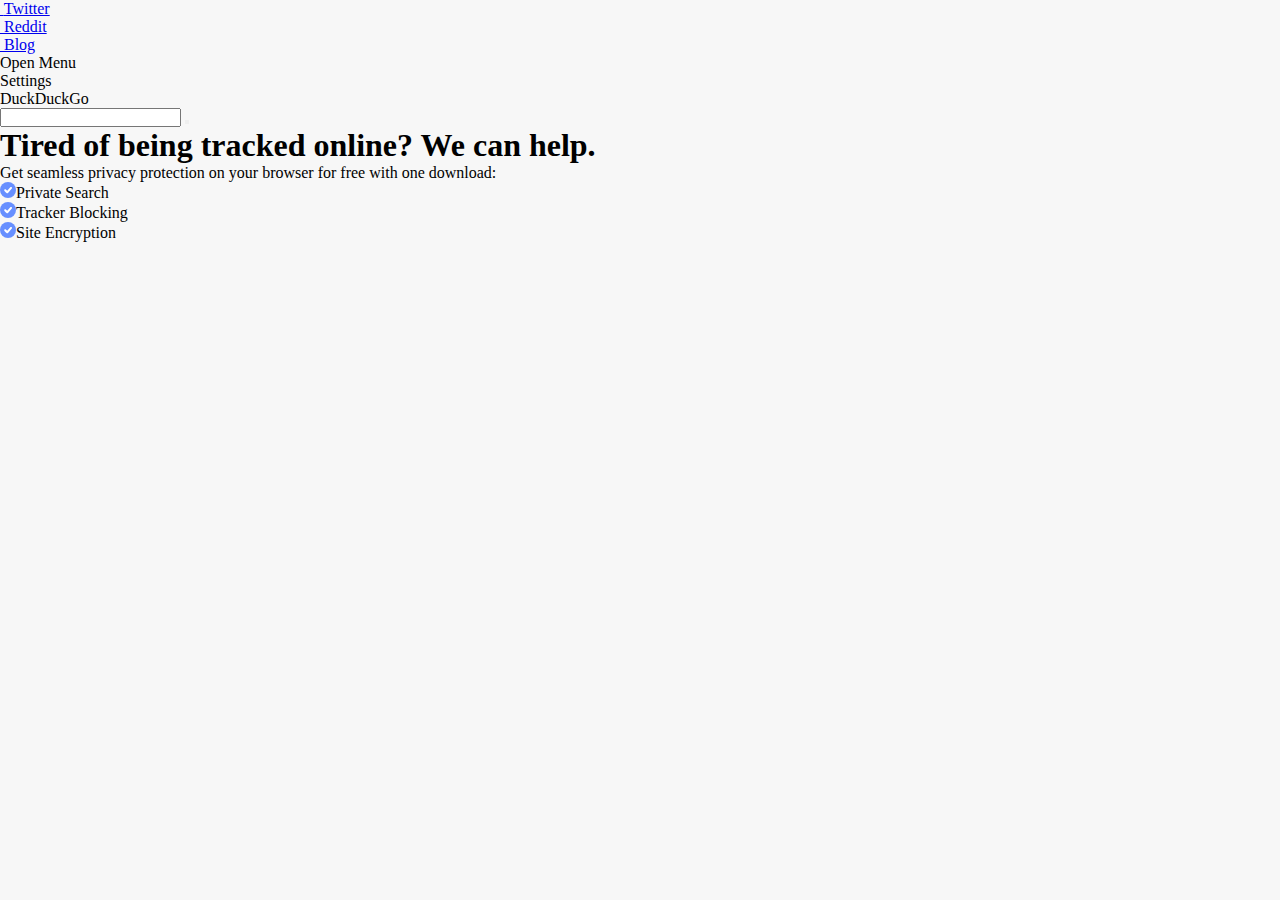
==== public/index.html @ e21723b8 "add scss files" ====
<!DOCTYPE html>
<html lang="en">
  <head>
    <meta charset="UTF-8" />
    <meta name="viewport" content="width=device-width, initial-scale=1.0" />
    <link rel="stylesheet" href="/public/css/style.css" />
    <title>Duck</title>
  </head>
  <body>
    <header>
      <!-- Navbar -->
      <nav class="nav">
        <div class="nav__social">
          <div class="social__icon"></div>
          <div class="social__dropdown">
            <div class="dropdown">
              <a href="dropdown__link">
                <img src="" alt="" class="dropdown__img" />
                <span>Twitter</span>
              </a>
            </div>
            <div class="dropdown">
              <a href="dropdown__link">
                <img src="" alt="" class="dropdown__img" />
                <span>Reddit</span>
              </a>
            </div>
            <div class="dropdown">
              <a href="dropdown__link">
                <img src="" alt="" class="dropdown__img" />
                <span>Blog</span>
              </a>
            </div>
          </div>
        </div>
        <div class="nav__menu-openbtn">Open Menu</div>
        <div class="nav__manu">
          <header class="menu__header">
            <span>Settings</span>
            <div class="menu__closebtn"></div>
          </header>
          <div class="menu__list"></div>
        </div>
      </nav>
    </header>
    <!-- About information -->
    <div class="intro-info">
      <div class="logo">
        <a href="#" class="logo__img"></a>
        <span class="logo__title"> DuckDuckGo </span>
      </div>

      <div class="search">
        <input type="text" class="search__fleid" />
        <button class="search__btn"></button>
      </div>
    </div>

    <div class="badge">
      <h1 class="badge__title">Tired of being tracked online? We can help.</h1>
      <p class="badge__subtitle">Get seamless privacy protection on your browser for free with one download:</p>

      <ol class="badge__bullets">
        <li class="badge__bullet">
          <svg class="check badge-link__bullet-check" width="16" height="16" viewBox="0 0 16 16" fill="none" xmlns="http://www.w3.org/2000/svg">
            <circle cx="8" cy="8" r="8" fill="#678FFF"></circle>
            <path
              fill-rule="evenodd"
              clip-rule="evenodd"
              d="M4.45723 7.54277C4.0667 7.9333 4.0667 8.56646 4.45723 8.95698L5.88758 10.3873L5.88747 10.3875L6.5432 11.0432C6.95322 11.4532 7.62489 11.4297 8.00519 10.992L11.8251 6.59531C12.1687 6.19989 12.1479 5.60609 11.7775 5.23569C11.3684 4.82668 10.6984 4.85016 10.3191 5.28681L7.20253 8.87386L5.87144 7.54277C5.48092 7.15225 4.84775 7.15225 4.45723 7.54277Z"
              fill="white"
            ></path></svg
          ><span>Private Search</span>
        </li>
        <li class="badge__bullet">
          <svg class="check badge-link__bullet-check" width="16" height="16" viewBox="0 0 16 16" fill="none" xmlns="http://www.w3.org/2000/svg">
            <circle cx="8" cy="8" r="8" fill="#678FFF"></circle>
            <path
              fill-rule="evenodd"
              clip-rule="evenodd"
              d="M4.45723 7.54277C4.0667 7.9333 4.0667 8.56646 4.45723 8.95698L5.88758 10.3873L5.88747 10.3875L6.5432 11.0432C6.95322 11.4532 7.62489 11.4297 8.00519 10.992L11.8251 6.59531C12.1687 6.19989 12.1479 5.60609 11.7775 5.23569C11.3684 4.82668 10.6984 4.85016 10.3191 5.28681L7.20253 8.87386L5.87144 7.54277C5.48092 7.15225 4.84775 7.15225 4.45723 7.54277Z"
              fill="white"
            ></path></svg
          ><span>Tracker Blocking</span>
        </li>
        <li class="badge__bullet">
          <svg class="check badge-link__bullet-check" width="16" height="16" viewBox="0 0 16 16" fill="none" xmlns="http://www.w3.org/2000/svg">
            <circle cx="8" cy="8" r="8" fill="#678FFF"></circle>
            <path
              fill-rule="evenodd"
              clip-rule="evenodd"
              d="M4.45723 7.54277C4.0667 7.9333 4.0667 8.56646 4.45723 8.95698L5.88758 10.3873L5.88747 10.3875L6.5432 11.0432C6.95322 11.4532 7.62489 11.4297 8.00519 10.992L11.8251 6.59531C12.1687 6.19989 12.1479 5.60609 11.7775 5.23569C11.3684 4.82668 10.6984 4.85016 10.3191 5.28681L7.20253 8.87386L5.87144 7.54277C5.48092 7.15225 4.84775 7.15225 4.45723 7.54277Z"
              fill="white"
            ></path></svg
          ><span>Site Encryption</span>
        </li>
      </ol>
      <a href="" class="badge__btn"></a>
    </div>
  </body>
</html>
---- public/css/style.css ----
*,*::before,*::after{box-sizing:border-box;padding:0;margin:0}body{background-color:#f7f7f7}
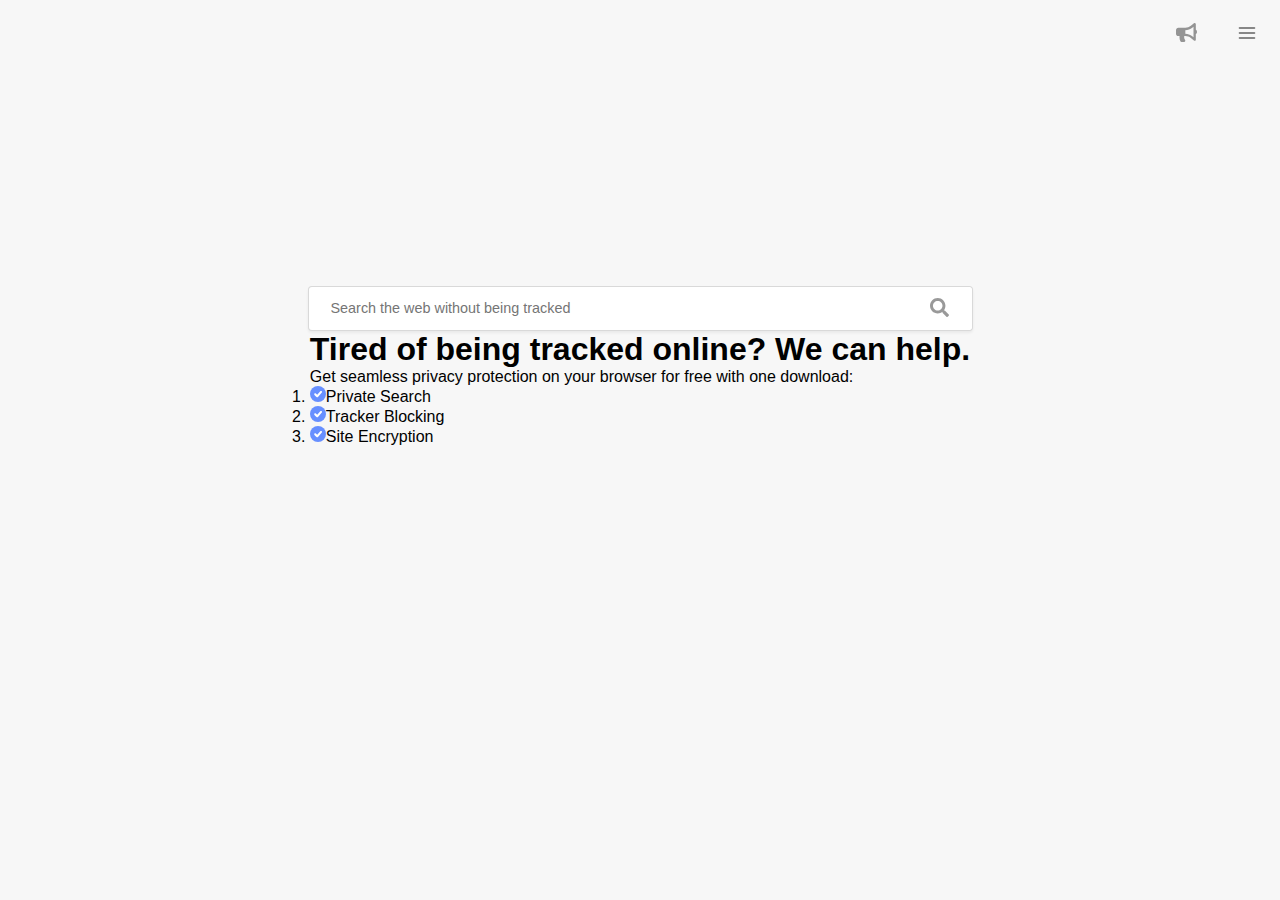
==== commit 1ba253d5: "nav bar layout" ====
--- a/public/index.html
+++ b/public/index.html
@@ -11,29 +11,37 @@
       <!-- Navbar -->
       <nav class="nav">
         <div class="nav__social">
-          <div class="social__icon"></div>
+          <div class="social__icon">
+            <img src="/public/img/bullhorn-solid.svg" />
+          </div>
           <div class="social__dropdown">
             <div class="dropdown">
-              <a href="dropdown__link">
-                <img src="" alt="" class="dropdown__img" />
+              <a class="dropdown__link">
+                <img src="https://duckduckgo.com/assets/icons/header/twitter.svg" alt="" class="dropdown__img" />
                 <span>Twitter</span>
               </a>
             </div>
             <div class="dropdown">
-              <a href="dropdown__link">
-                <img src="" alt="" class="dropdown__img" />
+              <a class="dropdown__link">
+                <img src="https://duckduckgo.com/assets/icons/header/reddit.svg" alt="" class="dropdown__img" />
                 <span>Reddit</span>
               </a>
             </div>
             <div class="dropdown">
-              <a href="dropdown__link">
-                <img src="" alt="" class="dropdown__img" />
+              <a class="dropdown__link">
+                <img src="https://duckduckgo.com/assets/icons/header/blog.svg" alt="" class="dropdown__img" />
                 <span>Blog</span>
+              </a>
+            </div>
+            <div class="dropdown">
+              <a class="dropdown__link">
+                <img src="https://duckduckgo.com/assets/icons/header/newsletter.svg" alt="" class="dropdown__img" />
+                <span>Newsletter</span>
               </a>
             </div>
           </div>
         </div>
-        <div class="nav__menu-openbtn">Open Menu</div>
+        <div class="nav__menu-openbtn"><img src="/public/img/menu.svg" alt="" /></div>
         <div class="nav__manu">
           <header class="menu__header">
             <span>Settings</span>
@@ -43,59 +51,61 @@
         </div>
       </nav>
     </header>
-    <!-- About information -->
-    <div class="intro-info">
-      <div class="logo">
-        <a href="#" class="logo__img"></a>
-        <span class="logo__title"> DuckDuckGo </span>
+
+    <main>
+      <!-- About information -->
+      <div class="intro-info">
+        <div class="logo">
+          <a href="#" class="logo__img"></a>
+        </div>
+
+        <div class="search">
+          <input type="text" class="search__fleid" placeholder="Search the web without being tracked" />
+          <button class="search__btn"><img src="/public/img/search-solid.svg" alt="" /></button>
+        </div>
       </div>
 
-      <div class="search">
-        <input type="text" class="search__fleid" />
-        <button class="search__btn"></button>
+      <div class="badge">
+        <h1 class="badge__title">Tired of being tracked online? We can help.</h1>
+        <p class="badge__subtitle">Get seamless privacy protection on your browser for free with one download:</p>
+
+        <ol class="badge__bullets">
+          <li class="badge__bullet">
+            <svg class="check badge-link__bullet-check" width="16" height="16" viewBox="0 0 16 16" fill="none" xmlns="http://www.w3.org/2000/svg">
+              <circle cx="8" cy="8" r="8" fill="#678FFF"></circle>
+              <path
+                fill-rule="evenodd"
+                clip-rule="evenodd"
+                d="M4.45723 7.54277C4.0667 7.9333 4.0667 8.56646 4.45723 8.95698L5.88758 10.3873L5.88747 10.3875L6.5432 11.0432C6.95322 11.4532 7.62489 11.4297 8.00519 10.992L11.8251 6.59531C12.1687 6.19989 12.1479 5.60609 11.7775 5.23569C11.3684 4.82668 10.6984 4.85016 10.3191 5.28681L7.20253 8.87386L5.87144 7.54277C5.48092 7.15225 4.84775 7.15225 4.45723 7.54277Z"
+                fill="white"
+              ></path></svg
+            ><span>Private Search</span>
+          </li>
+          <li class="badge__bullet">
+            <svg class="check badge-link__bullet-check" width="16" height="16" viewBox="0 0 16 16" fill="none" xmlns="http://www.w3.org/2000/svg">
+              <circle cx="8" cy="8" r="8" fill="#678FFF"></circle>
+              <path
+                fill-rule="evenodd"
+                clip-rule="evenodd"
+                d="M4.45723 7.54277C4.0667 7.9333 4.0667 8.56646 4.45723 8.95698L5.88758 10.3873L5.88747 10.3875L6.5432 11.0432C6.95322 11.4532 7.62489 11.4297 8.00519 10.992L11.8251 6.59531C12.1687 6.19989 12.1479 5.60609 11.7775 5.23569C11.3684 4.82668 10.6984 4.85016 10.3191 5.28681L7.20253 8.87386L5.87144 7.54277C5.48092 7.15225 4.84775 7.15225 4.45723 7.54277Z"
+                fill="white"
+              ></path></svg
+            ><span>Tracker Blocking</span>
+          </li>
+          <li class="badge__bullet">
+            <svg class="check badge-link__bullet-check" width="16" height="16" viewBox="0 0 16 16" fill="none" xmlns="http://www.w3.org/2000/svg">
+              <circle cx="8" cy="8" r="8" fill="#678FFF"></circle>
+              <path
+                fill-rule="evenodd"
+                clip-rule="evenodd"
+                d="M4.45723 7.54277C4.0667 7.9333 4.0667 8.56646 4.45723 8.95698L5.88758 10.3873L5.88747 10.3875L6.5432 11.0432C6.95322 11.4532 7.62489 11.4297 8.00519 10.992L11.8251 6.59531C12.1687 6.19989 12.1479 5.60609 11.7775 5.23569C11.3684 4.82668 10.6984 4.85016 10.3191 5.28681L7.20253 8.87386L5.87144 7.54277C5.48092 7.15225 4.84775 7.15225 4.45723 7.54277Z"
+                fill="white"
+              ></path></svg
+            ><span>Site Encryption</span>
+          </li>
+        </ol>
+        <a href="" class="badge__btn"></a>
       </div>
-    </div>
-
-    <div class="badge">
-      <h1 class="badge__title">Tired of being tracked online? We can help.</h1>
-      <p class="badge__subtitle">Get seamless privacy protection on your browser for free with one download:</p>
-
-      <ol class="badge__bullets">
-        <li class="badge__bullet">
-          <svg class="check badge-link__bullet-check" width="16" height="16" viewBox="0 0 16 16" fill="none" xmlns="http://www.w3.org/2000/svg">
-            <circle cx="8" cy="8" r="8" fill="#678FFF"></circle>
-            <path
-              fill-rule="evenodd"
-              clip-rule="evenodd"
-              d="M4.45723 7.54277C4.0667 7.9333 4.0667 8.56646 4.45723 8.95698L5.88758 10.3873L5.88747 10.3875L6.5432 11.0432C6.95322 11.4532 7.62489 11.4297 8.00519 10.992L11.8251 6.59531C12.1687 6.19989 12.1479 5.60609 11.7775 5.23569C11.3684 4.82668 10.6984 4.85016 10.3191 5.28681L7.20253 8.87386L5.87144 7.54277C5.48092 7.15225 4.84775 7.15225 4.45723 7.54277Z"
-              fill="white"
-            ></path></svg
-          ><span>Private Search</span>
-        </li>
-        <li class="badge__bullet">
-          <svg class="check badge-link__bullet-check" width="16" height="16" viewBox="0 0 16 16" fill="none" xmlns="http://www.w3.org/2000/svg">
-            <circle cx="8" cy="8" r="8" fill="#678FFF"></circle>
-            <path
-              fill-rule="evenodd"
-              clip-rule="evenodd"
-              d="M4.45723 7.54277C4.0667 7.9333 4.0667 8.56646 4.45723 8.95698L5.88758 10.3873L5.88747 10.3875L6.5432 11.0432C6.95322 11.4532 7.62489 11.4297 8.00519 10.992L11.8251 6.59531C12.1687 6.19989 12.1479 5.60609 11.7775 5.23569C11.3684 4.82668 10.6984 4.85016 10.3191 5.28681L7.20253 8.87386L5.87144 7.54277C5.48092 7.15225 4.84775 7.15225 4.45723 7.54277Z"
-              fill="white"
-            ></path></svg
-          ><span>Tracker Blocking</span>
-        </li>
-        <li class="badge__bullet">
-          <svg class="check badge-link__bullet-check" width="16" height="16" viewBox="0 0 16 16" fill="none" xmlns="http://www.w3.org/2000/svg">
-            <circle cx="8" cy="8" r="8" fill="#678FFF"></circle>
-            <path
-              fill-rule="evenodd"
-              clip-rule="evenodd"
-              d="M4.45723 7.54277C4.0667 7.9333 4.0667 8.56646 4.45723 8.95698L5.88758 10.3873L5.88747 10.3875L6.5432 11.0432C6.95322 11.4532 7.62489 11.4297 8.00519 10.992L11.8251 6.59531C12.1687 6.19989 12.1479 5.60609 11.7775 5.23569C11.3684 4.82668 10.6984 4.85016 10.3191 5.28681L7.20253 8.87386L5.87144 7.54277C5.48092 7.15225 4.84775 7.15225 4.45723 7.54277Z"
-              fill="white"
-            ></path></svg
-          ><span>Site Encryption</span>
-        </li>
-      </ol>
-      <a href="" class="badge__btn"></a>
-    </div>
+    </main>
   </body>
 </html>
--- a/public/css/style.css
+++ b/public/css/style.css
@@ -1 +1 @@
-*,*::before,*::after{box-sizing:border-box;padding:0;margin:0}body{background-color:#f7f7f7}
+*,*::before,*::after{box-sizing:border-box;padding:0;margin:0}body{background-color:#f7f7f7;font-family:Arial, sans-serif}img{width:100%}.nav{display:flex;flex-flow:row nowrap;justify-content:flex-end;padding:23px;width:100%;max-width:1400px;margin:0 auto}.nav a{color:#666;text-decoration:none}.nav__social{position:absolute;padding-right:60px}.nav .social__icon{width:21px;filter:opacity(0.4)}.nav .social__dropdown{visibility:hidden;position:absolute;background-color:#fff;padding:18px 0;width:130px;box-shadow:0 2.5px 20px 0 rgba(0,0,0,0.15);border-radius:5px;top:40px;right:40px}.nav .social__dropdown .dropdown{margin-bottom:15px;font-size:0.9rem}.nav .social__dropdown .dropdown__link{display:flex;margin:0 15px;align-items:center}.nav .social__dropdown .dropdown__img{margin-right:10px;width:20px}.nav .social__dropdown .dropdown:last-child{margin-bottom:0px}.nav .nav__menu-openbtn img{width:20px;filter:opacity(0.6)}.nav__manu{position:absolute;display:none}main{display:flex;flex-direction:column;align-items:center;margin:0 auto}.intro-info{display:flex;flex-direction:column;align-items:center;max-width:1270px;margin:0 auto}.intro-info .logo{background-image:url("https://duckduckgo.com/assets/logo_homepage.normal.v108.svg");background-repeat:no-repeat;width:200px;height:162px;margin:14px 0 40px}.intro-info .search{display:flex;padding-left:0.75rem;align-items:center;height:2.8rem;border:1px solid rgba(0,0,0,0.15);box-shadow:0 2px 3px rgba(0,0,0,0.06);background-color:#fff;width:100%;flex:1 0 auto;width:665px;border-radius:4px}.intro-info .search input{border:none;width:100%;font-size:0.9em;font-weight:normal;line-height:1;padding-left:10px}.intro-info .search button{width:70px;border:none;height:100%;line-height:1;background-color:#fff;border-radius:4px}.intro-info .search button img{width:30%;filter:opacity(0.4)}.intro-info .search button img:hover{filter:opacity(0.1)}.intro-info .search button:hover{background-color:#66ad57}
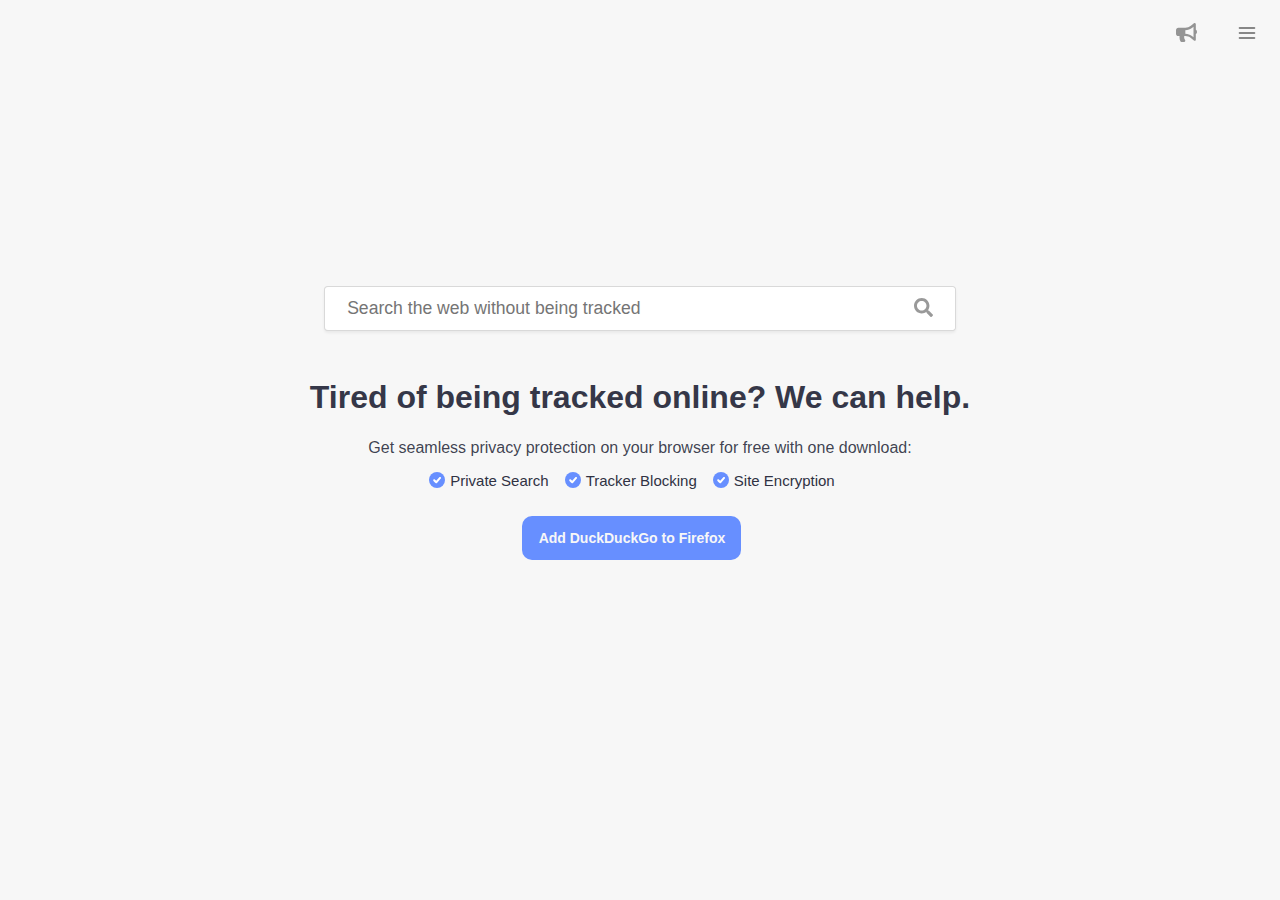
==== commit 61d41d5c: "header layout" ====
--- a/public/index.html
+++ b/public/index.html
@@ -71,7 +71,7 @@
 
         <ol class="badge__bullets">
           <li class="badge__bullet">
-            <svg class="check badge-link__bullet-check" width="16" height="16" viewBox="0 0 16 16" fill="none" xmlns="http://www.w3.org/2000/svg">
+            <svg class="badge__bullet-check" width="16" height="16" viewBox="0 0 16 16" fill="none" xmlns="http://www.w3.org/2000/svg">
               <circle cx="8" cy="8" r="8" fill="#678FFF"></circle>
               <path
                 fill-rule="evenodd"
@@ -82,7 +82,7 @@
             ><span>Private Search</span>
           </li>
           <li class="badge__bullet">
-            <svg class="check badge-link__bullet-check" width="16" height="16" viewBox="0 0 16 16" fill="none" xmlns="http://www.w3.org/2000/svg">
+            <svg class="badge__bullet-check" width="16" height="16" viewBox="0 0 16 16" fill="none" xmlns="http://www.w3.org/2000/svg">
               <circle cx="8" cy="8" r="8" fill="#678FFF"></circle>
               <path
                 fill-rule="evenodd"
@@ -93,7 +93,7 @@
             ><span>Tracker Blocking</span>
           </li>
           <li class="badge__bullet">
-            <svg class="check badge-link__bullet-check" width="16" height="16" viewBox="0 0 16 16" fill="none" xmlns="http://www.w3.org/2000/svg">
+            <svg class="badge__bullet-check" width="16" height="16" viewBox="0 0 16 16" fill="none" xmlns="http://www.w3.org/2000/svg">
               <circle cx="8" cy="8" r="8" fill="#678FFF"></circle>
               <path
                 fill-rule="evenodd"
@@ -104,7 +104,9 @@
             ><span>Site Encryption</span>
           </li>
         </ol>
-        <a href="" class="badge__btn"></a>
+        <a href="" class="badge__btn">
+          <span>Add DuckDuckGo to Firefox</span>
+        </a>
       </div>
     </main>
   </body>
--- a/public/css/style.css
+++ b/public/css/style.css
@@ -1 +1 @@
-*,*::before,*::after{box-sizing:border-box;padding:0;margin:0}body{background-color:#f7f7f7;font-family:Arial, sans-serif}img{width:100%}.nav{display:flex;flex-flow:row nowrap;justify-content:flex-end;padding:23px;width:100%;max-width:1400px;margin:0 auto}.nav a{color:#666;text-decoration:none}.nav__social{position:absolute;padding-right:60px}.nav .social__icon{width:21px;filter:opacity(0.4)}.nav .social__dropdown{visibility:hidden;position:absolute;background-color:#fff;padding:18px 0;width:130px;box-shadow:0 2.5px 20px 0 rgba(0,0,0,0.15);border-radius:5px;top:40px;right:40px}.nav .social__dropdown .dropdown{margin-bottom:15px;font-size:0.9rem}.nav .social__dropdown .dropdown__link{display:flex;margin:0 15px;align-items:center}.nav .social__dropdown .dropdown__img{margin-right:10px;width:20px}.nav .social__dropdown .dropdown:last-child{margin-bottom:0px}.nav .nav__menu-openbtn img{width:20px;filter:opacity(0.6)}.nav__manu{position:absolute;display:none}main{display:flex;flex-direction:column;align-items:center;margin:0 auto}.intro-info{display:flex;flex-direction:column;align-items:center;max-width:1270px;margin:0 auto}.intro-info .logo{background-image:url("https://duckduckgo.com/assets/logo_homepage.normal.v108.svg");background-repeat:no-repeat;width:200px;height:162px;margin:14px 0 40px}.intro-info .search{display:flex;padding-left:0.75rem;align-items:center;height:2.8rem;border:1px solid rgba(0,0,0,0.15);box-shadow:0 2px 3px rgba(0,0,0,0.06);background-color:#fff;width:100%;flex:1 0 auto;width:665px;border-radius:4px}.intro-info .search input{border:none;width:100%;font-size:0.9em;font-weight:normal;line-height:1;padding-left:10px}.intro-info .search button{width:70px;border:none;height:100%;line-height:1;background-color:#fff;border-radius:4px}.intro-info .search button img{width:30%;filter:opacity(0.4)}.intro-info .search button img:hover{filter:opacity(0.1)}.intro-info .search button:hover{background-color:#66ad57}
+*,*::before,*::after{box-sizing:border-box;padding:0;margin:0}body{background-color:#f7f7f7;font-family:Arial, sans-serif}img{width:100%}main{display:flex;flex-direction:column;align-items:center;margin:0 auto}.nav{display:flex;flex-flow:row nowrap;justify-content:flex-end;padding:23px;width:100%;max-width:1400px;margin:0 auto}.nav a{color:#666;text-decoration:none}.nav__social{position:absolute;padding-right:60px}.nav .social__icon{width:21px;filter:opacity(0.4)}.nav .social__dropdown{visibility:hidden;position:absolute;background-color:#fff;padding:18px 0;width:130px;box-shadow:0 2.5px 20px 0 rgba(0,0,0,0.15);border-radius:5px;top:40px;right:40px}.nav .social__dropdown .dropdown{margin-bottom:15px;font-size:0.9rem}.nav .social__dropdown .dropdown__link{display:flex;margin:0 15px;align-items:center}.nav .social__dropdown .dropdown__img{margin-right:10px;width:20px}.nav .social__dropdown .dropdown:last-child{margin-bottom:0px}.nav .nav__menu-openbtn img{width:20px;filter:opacity(0.6)}.nav__manu{position:absolute;display:none}.intro-info{display:flex;flex-direction:column;align-items:center;max-width:665px;width:100%}.intro-info .logo{background-image:url("https://duckduckgo.com/assets/logo_homepage.normal.v108.svg");background-repeat:no-repeat;width:200px;height:162px;margin:14px 0 40px}.intro-info .search{display:flex;padding-left:0.75rem;align-items:center;height:2.8rem;border:1px solid rgba(0,0,0,0.15);box-shadow:0 2px 3px rgba(0,0,0,0.06);background-color:#fff;width:95%;border-radius:4px;margin:0 20px}.intro-info .search input{border:none;width:100%;font-size:1.1em;font-weight:normal;line-height:1;padding-left:10px;color:#adadad}.intro-info .search button{width:70px;border:none;height:100%;line-height:1;background-color:#fff;border-radius:0 4px 4px 0}.intro-info .search button img{width:30%;filter:opacity(0.4)}.intro-info .search button:hover img{filter:invert(100%)}.intro-info .search button:hover{background-color:#66ad57}.badge{text-align:center;margin-top:30px;margin-bottom:auto;padding:0 0 5px}.badge__title{color:#353748;padding:0.5em 0;line-height:1.3}.badge__bullet{line-height:2}.badge__subtitle{color:#353748f1;margin:0 30px;line-height:28px}.badge__bullets{display:flex;margin-top:5px;flex-direction:row;justify-content:center;align-items:center;list-style:none;font-size:15px}.badge__bullet-check{position:relative;margin-right:5px;margin-top:-1px;top:1px}.badge span{position:relative;color:#303243;top:-1.5px;margin-right:16px}.badge .badge__btn{display:inline-block;min-width:235px;text-decoration:none}.badge .badge__btn span{display:flex;color:#f7f7f7;font-size:14px;font-weight:700;justify-content:center;align-items:center;height:43px;min-height:44px;text-align:center;margin-top:20px;border-radius:10px;background-color:#678fff !important;border-color:#678fff !important}@media only screen and (max-width: 644px){.badge{max-width:90%}.badge__title{padding-top:0}.badge__bullets{display:block;padding-bottom:0px;margin:20px auto 0px;text-align:left}.badge__bullet{margin-top:10px;width:200px;padding-left:20px;margin:0 auto}}
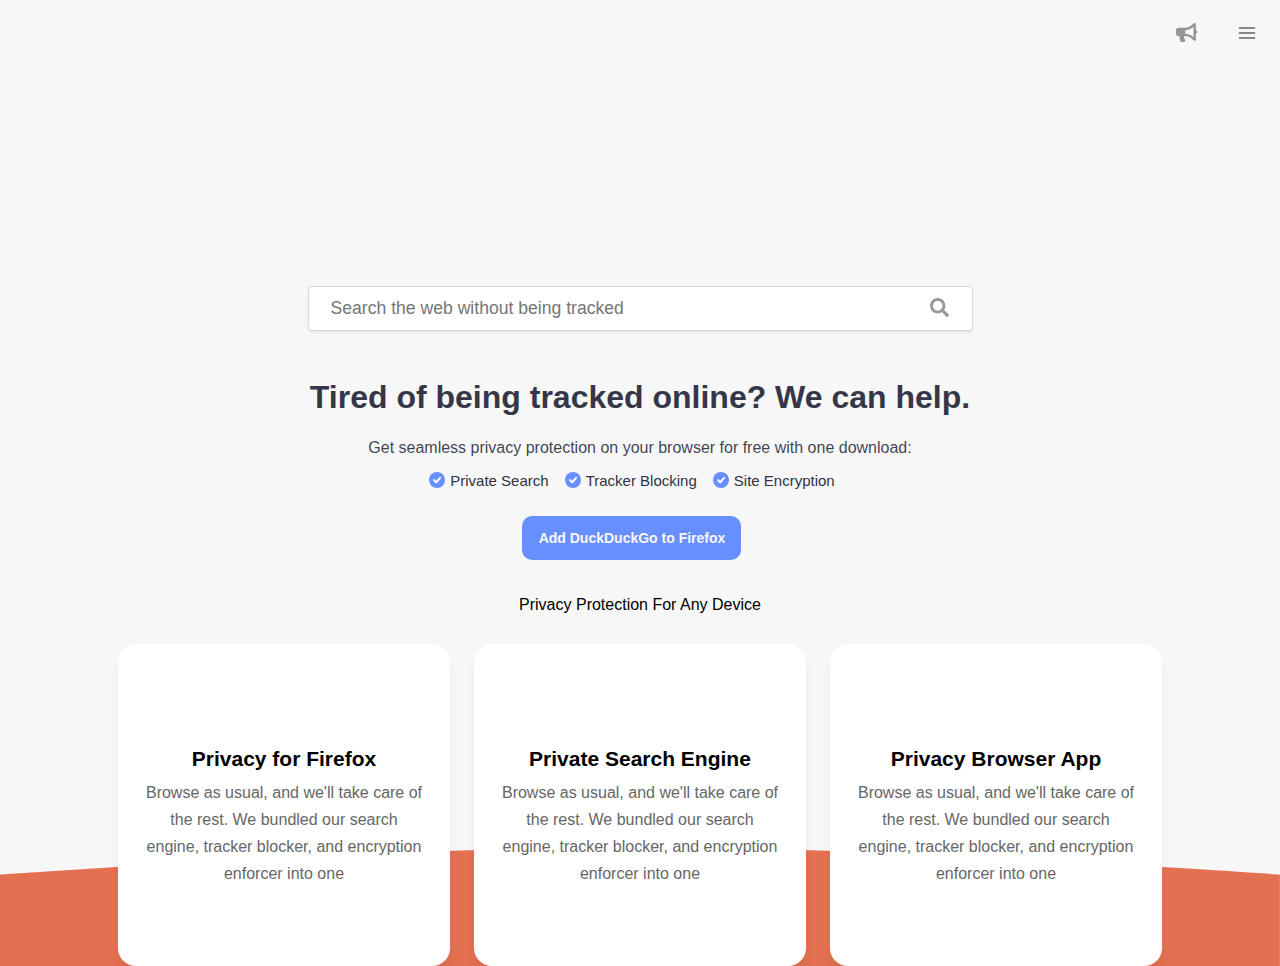
==== commit 01eaa0d0: "add content card layout" ====
--- a/public/index.html
+++ b/public/index.html
@@ -104,9 +104,38 @@
             ><span>Site Encryption</span>
           </li>
         </ol>
-        <a href="" class="badge__btn">
+        <a href="https://addons.mozilla.org/en-US/firefox/addon/duckduckgo-for-firefox/" class="badge__btn">
           <span>Add DuckDuckGo to Firefox</span>
         </a>
+      </div>
+      <div class="content-info">
+        <div class="content-info__title">Privacy Protection For Any Device</div>
+        <div class="content-info__items">
+          <div class="content-info__items-wrap">
+            <div class="content-info__item">
+              <img src="https://duckduckgo.com/assets/add-to-browser/cppm/laptop.svg" alt="" class="content-info__item__icon" />
+              <div class="content-info__item__title">Privacy for Firefox</div>
+              <div class="content-info__item__subtitle">Browse as usual, and we'll take care of the rest. We bundled our search engine, tracker blocker, and encryption enforcer into one</div>
+            </div>
+          </div>
+          <div class="content-info__items-wrap">
+            <div class="content-info__item">
+              <img src="https://duckduckgo.com/assets/home/landing/icons/search.svg" alt="" class="content-info__item__icon" />
+              <div class="content-info__item__title">Private Search Engine</div>
+              <div class="content-info__item__subtitle">Browse as usual, and we'll take care of the rest. We bundled our search engine, tracker blocker, and encryption enforcer into one</div>
+            </div>
+          </div>
+          <div class="content-info__items-wrap">
+            <div class="content-info__item">
+              <img src="https://duckduckgo.com/assets/add-to-browser/cppm/mobile.svg" alt="" class="content-info__item__icon" />
+              <div class="content-info__item__title">Privacy Browser App</div>
+              <div class="content-info__item__subtitle">Browse as usual, and we'll take care of the rest. We bundled our search engine, tracker blocker, and encryption enforcer into one</div>
+            </div>
+          </div>
+          <svg class="content-info__curve" xmlns="http://www.w3.org/2000/svg" viewBox="0 0 1438 134">
+            <path d="M1438 1442H0V31.001S438.105 0 719 .001c280.896 0 719 31 719 31V1442z" fill="currentColor"></path>
+          </svg>
+        </div>
       </div>
     </main>
   </body>
--- a/public/css/style.css
+++ b/public/css/style.css
@@ -1 +1 @@
-*,*::before,*::after{box-sizing:border-box;padding:0;margin:0}body{background-color:#f7f7f7;font-family:Arial, sans-serif}img{width:100%}main{display:flex;flex-direction:column;align-items:center;margin:0 auto}.nav{display:flex;flex-flow:row nowrap;justify-content:flex-end;padding:23px;width:100%;max-width:1400px;margin:0 auto}.nav a{color:#666;text-decoration:none}.nav__social{position:absolute;padding-right:60px}.nav .social__icon{width:21px;filter:opacity(0.4)}.nav .social__dropdown{visibility:hidden;position:absolute;background-color:#fff;padding:18px 0;width:130px;box-shadow:0 2.5px 20px 0 rgba(0,0,0,0.15);border-radius:5px;top:40px;right:40px}.nav .social__dropdown .dropdown{margin-bottom:15px;font-size:0.9rem}.nav .social__dropdown .dropdown__link{display:flex;margin:0 15px;align-items:center}.nav .social__dropdown .dropdown__img{margin-right:10px;width:20px}.nav .social__dropdown .dropdown:last-child{margin-bottom:0px}.nav .nav__menu-openbtn img{width:20px;filter:opacity(0.6)}.nav__manu{position:absolute;display:none}.intro-info{display:flex;flex-direction:column;align-items:center;max-width:665px;width:100%}.intro-info .logo{background-image:url("https://duckduckgo.com/assets/logo_homepage.normal.v108.svg");background-repeat:no-repeat;width:200px;height:162px;margin:14px 0 40px}.intro-info .search{display:flex;padding-left:0.75rem;align-items:center;height:2.8rem;border:1px solid rgba(0,0,0,0.15);box-shadow:0 2px 3px rgba(0,0,0,0.06);background-color:#fff;width:95%;border-radius:4px;margin:0 20px}.intro-info .search input{border:none;width:100%;font-size:1.1em;font-weight:normal;line-height:1;padding-left:10px;color:#adadad}.intro-info .search button{width:70px;border:none;height:100%;line-height:1;background-color:#fff;border-radius:0 4px 4px 0}.intro-info .search button img{width:30%;filter:opacity(0.4)}.intro-info .search button:hover img{filter:invert(100%)}.intro-info .search button:hover{background-color:#66ad57}.badge{text-align:center;margin-top:30px;margin-bottom:auto;padding:0 0 5px}.badge__title{color:#353748;padding:0.5em 0;line-height:1.3}.badge__bullet{line-height:2}.badge__subtitle{color:#353748f1;margin:0 30px;line-height:28px}.badge__bullets{display:flex;margin-top:5px;flex-direction:row;justify-content:center;align-items:center;list-style:none;font-size:15px}.badge__bullet-check{position:relative;margin-right:5px;margin-top:-1px;top:1px}.badge span{position:relative;color:#303243;top:-1.5px;margin-right:16px}.badge .badge__btn{display:inline-block;min-width:235px;text-decoration:none}.badge .badge__btn span{display:flex;color:#f7f7f7;font-size:14px;font-weight:700;justify-content:center;align-items:center;height:43px;min-height:44px;text-align:center;margin-top:20px;border-radius:10px;background-color:#678fff !important;border-color:#678fff !important}@media only screen and (max-width: 644px){.badge{max-width:90%}.badge__title{padding-top:0}.badge__bullets{display:block;padding-bottom:0px;margin:20px auto 0px;text-align:left}.badge__bullet{margin-top:10px;width:200px;padding-left:20px;margin:0 auto}}
+*,*::before,*::after{box-sizing:border-box;padding:0;margin:0}body{background-color:#f7f7f7;font-family:Arial, sans-serif}img{width:100%}main{display:flex;flex-direction:column;align-items:center;margin:0 auto}.nav{display:flex;flex-flow:row nowrap;justify-content:flex-end;padding:23px;width:100%;max-width:1400px;margin:0 auto}.nav a{color:#666;text-decoration:none}.nav__social{position:absolute;padding-right:60px}.nav .social__icon{width:21px;filter:opacity(0.4)}.nav .social__dropdown{visibility:hidden;position:absolute;background-color:#fff;padding:18px 0;width:130px;box-shadow:0 2.5px 20px 0 rgba(0,0,0,0.15);border-radius:5px;top:40px;right:40px}.nav .social__dropdown .dropdown{margin-bottom:15px;font-size:0.9rem}.nav .social__dropdown .dropdown__link{display:flex;margin:0 15px;align-items:center}.nav .social__dropdown .dropdown__img{margin-right:10px;width:20px}.nav .social__dropdown .dropdown:last-child{margin-bottom:0px}.nav .nav__menu-openbtn img{width:20px;filter:opacity(0.6)}.nav__manu{position:absolute;display:none}.intro-info{display:flex;flex-direction:column;align-items:center;max-width:700px;width:100%}.intro-info .logo{background-image:url("https://duckduckgo.com/assets/logo_homepage.normal.v108.svg");background-repeat:no-repeat;width:200px;height:162px;margin:14px 0 40px}.intro-info .search{display:flex;padding-left:0.75rem;align-items:center;height:2.8rem;border:1px solid rgba(0,0,0,0.15);box-shadow:0 2px 3px rgba(0,0,0,0.06);background-color:#fff;width:95%;border-radius:4px;margin:0 20px}.intro-info .search input{border:none;width:100%;font-size:1.1em;font-weight:normal;line-height:1;padding-left:10px;color:#adadad}.intro-info .search button{width:70px;border:none;height:100%;line-height:1;background-color:#fff;border-radius:0 4px 4px 0}.intro-info .search button img{width:30%;filter:opacity(0.4)}.intro-info .search button:hover img{filter:invert(100%)}.intro-info .search button:hover{background-color:#66ad57}.badge{text-align:center;margin-top:30px;margin-bottom:auto;padding:0 0 5px}.badge__title{color:#353748;padding:0.5em 0;line-height:1.3}.badge__bullet{line-height:2}.badge__subtitle{color:#353748f1;margin:0 30px;line-height:28px}.badge__bullets{display:flex;margin-top:5px;flex-direction:row;justify-content:center;align-items:center;list-style:none;font-size:15px}.badge__bullet-check{position:relative;margin-right:5px;margin-top:-1px;top:1px}.badge span{position:relative;color:#303243;top:-1.5px;margin-right:16px}.badge .badge__btn{display:inline-block;min-width:235px;text-decoration:none}.badge .badge__btn span{display:flex;color:#f7f7f7;font-size:14px;font-weight:700;justify-content:center;align-items:center;height:43px;min-height:44px;text-align:center;margin-top:20px;border-radius:10px;background-color:#678fff !important;border-color:#678fff !important}.content-info{text-align:center;width:100%;margin-top:30px}.content-info__items{display:flex;flex-direction:row;justify-content:center;margin-top:30px;position:relative}.content-info__items-wrap{display:flex;width:332px;min-height:322px;align-items:center;justify-content:center;margin:0 12px;margin-right:12px;padding:24px;background-color:#fff;border-radius:18px;box-shadow:0px 10px 16px -8px rgba(0,0,0,0.2)}.content-info__items-wrap .content-info__item{margin-bottom:6px;line-height:27px}.content-info__items-wrap .content-info__item__title{font-size:21px;font-weight:600;margin-bottom:7px}.content-info__items-wrap .content-info__item__subtitle{color:#666}.content-info__items-wrap .content-info__item img{width:31%;margin-bottom:20px}.content-info__curve{position:absolute;padding:0;margin:0;bottom:0;z-index:-100;color:#e37151}@media only screen and (max-width: 644px){.badge{max-width:90%}.badge__title{padding-top:0}.badge__bullets{display:block;padding-bottom:0px;margin:20px auto 0px;text-align:left}.badge__bullet{margin-top:10px;width:200px;padding-left:20px;margin:0 auto}}
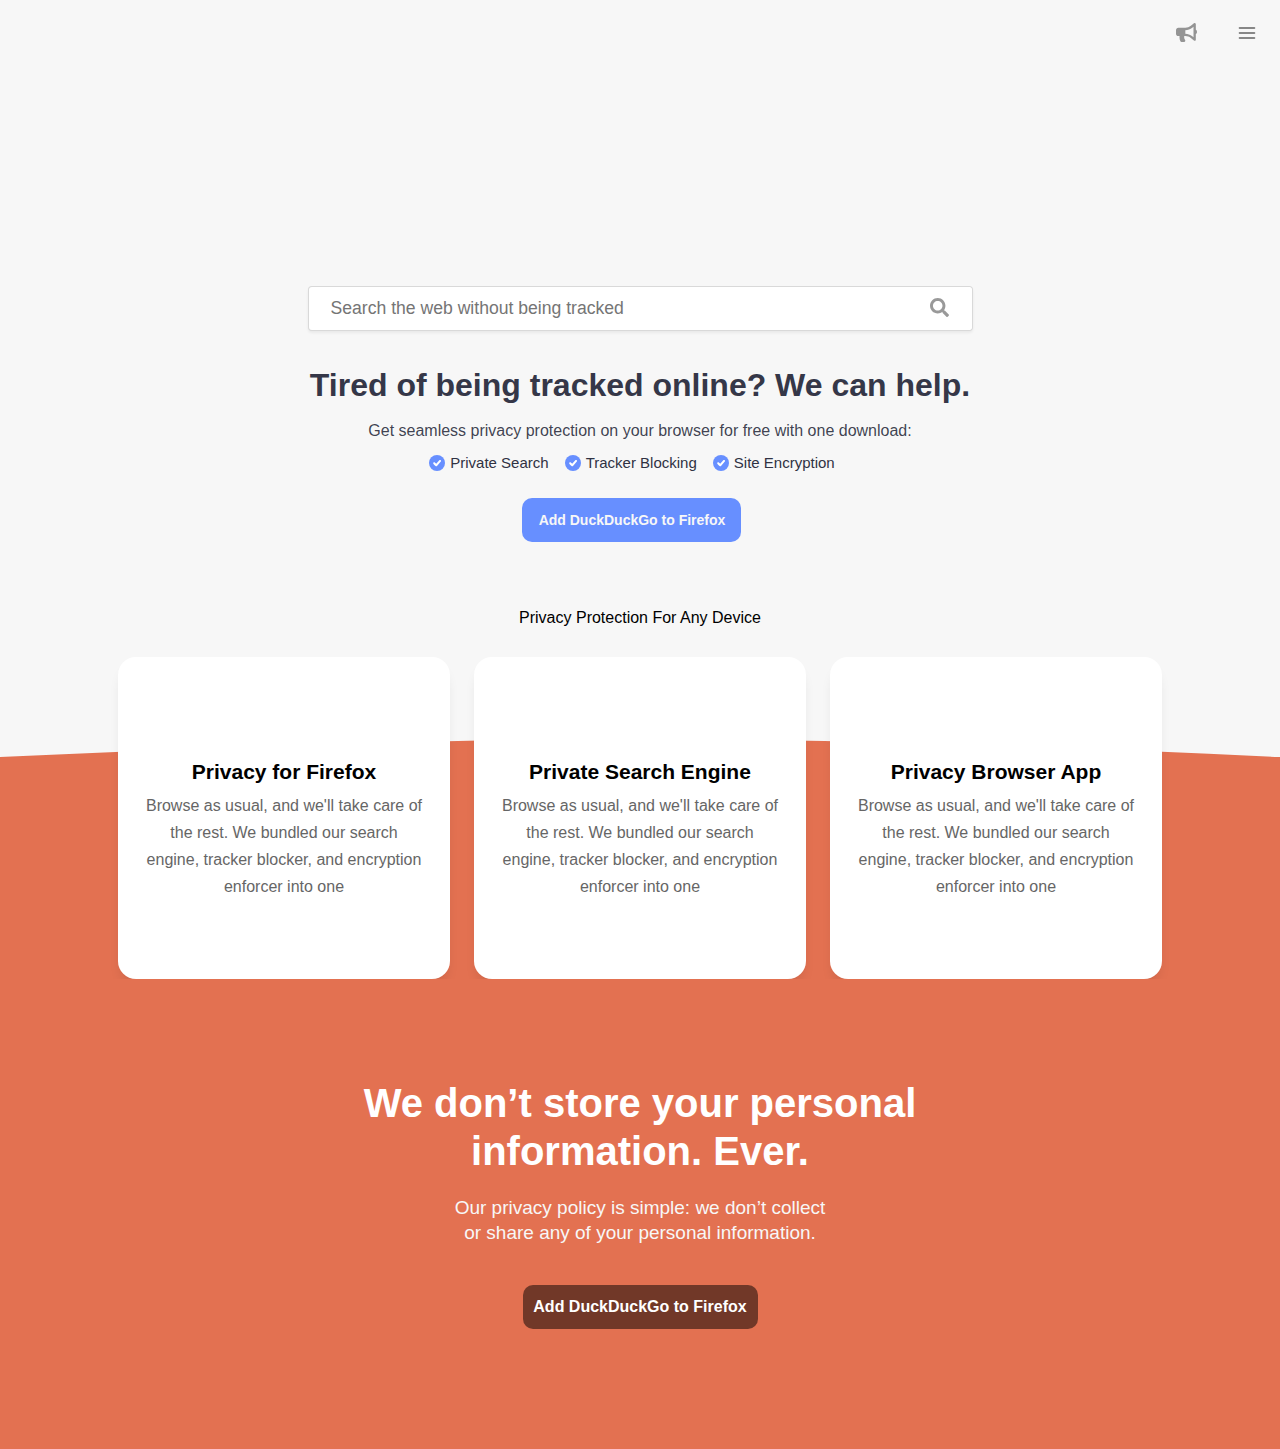
==== commit 354b0e1e: "about section complete" ====
--- a/public/index.html
+++ b/public/index.html
@@ -137,6 +137,17 @@
           </svg>
         </div>
       </div>
+
+      <div class="about-info-wrap">
+        <div class="about-info">
+          <h2>We don’t store your personal information. Ever.</h2>
+          <p>Our privacy policy is simple: we don’t collect or share any of your personal information.</p>
+          <a href="https://addons.mozilla.org/en-US/firefox/addon/duckduckgo-for-firefox/" class="about-btn">
+            <span>Add DuckDuckGo to Firefox</span>
+          </a>
+          <img src="https://duckduckgo.com/assets/onboarding/bathroomguy/1-monster-v2--pre-animation.svg" alt="" />
+        </div>
+      </div>
     </main>
   </body>
 </html>
--- a/public/css/style.css
+++ b/public/css/style.css
@@ -1 +1 @@
-*,*::before,*::after{box-sizing:border-box;padding:0;margin:0}body{background-color:#f7f7f7;font-family:Arial, sans-serif}img{width:100%}main{display:flex;flex-direction:column;align-items:center;margin:0 auto}.nav{display:flex;flex-flow:row nowrap;justify-content:flex-end;padding:23px;width:100%;max-width:1400px;margin:0 auto}.nav a{color:#666;text-decoration:none}.nav__social{position:absolute;padding-right:60px}.nav .social__icon{width:21px;filter:opacity(0.4)}.nav .social__dropdown{visibility:hidden;position:absolute;background-color:#fff;padding:18px 0;width:130px;box-shadow:0 2.5px 20px 0 rgba(0,0,0,0.15);border-radius:5px;top:40px;right:40px}.nav .social__dropdown .dropdown{margin-bottom:15px;font-size:0.9rem}.nav .social__dropdown .dropdown__link{display:flex;margin:0 15px;align-items:center}.nav .social__dropdown .dropdown__img{margin-right:10px;width:20px}.nav .social__dropdown .dropdown:last-child{margin-bottom:0px}.nav .nav__menu-openbtn img{width:20px;filter:opacity(0.6)}.nav__manu{position:absolute;display:none}.intro-info{display:flex;flex-direction:column;align-items:center;max-width:700px;width:100%}.intro-info .logo{background-image:url("https://duckduckgo.com/assets/logo_homepage.normal.v108.svg");background-repeat:no-repeat;width:200px;height:162px;margin:14px 0 40px}.intro-info .search{display:flex;padding-left:0.75rem;align-items:center;height:2.8rem;border:1px solid rgba(0,0,0,0.15);box-shadow:0 2px 3px rgba(0,0,0,0.06);background-color:#fff;width:95%;border-radius:4px;margin:0 20px}.intro-info .search input{border:none;width:100%;font-size:1.1em;font-weight:normal;line-height:1;padding-left:10px;color:#adadad}.intro-info .search button{width:70px;border:none;height:100%;line-height:1;background-color:#fff;border-radius:0 4px 4px 0}.intro-info .search button img{width:30%;filter:opacity(0.4)}.intro-info .search button:hover img{filter:invert(100%)}.intro-info .search button:hover{background-color:#66ad57}.badge{text-align:center;margin-top:30px;margin-bottom:auto;padding:0 0 5px}.badge__title{color:#353748;padding:0.5em 0;line-height:1.3}.badge__bullet{line-height:2}.badge__subtitle{color:#353748f1;margin:0 30px;line-height:28px}.badge__bullets{display:flex;margin-top:5px;flex-direction:row;justify-content:center;align-items:center;list-style:none;font-size:15px}.badge__bullet-check{position:relative;margin-right:5px;margin-top:-1px;top:1px}.badge span{position:relative;color:#303243;top:-1.5px;margin-right:16px}.badge .badge__btn{display:inline-block;min-width:235px;text-decoration:none}.badge .badge__btn span{display:flex;color:#f7f7f7;font-size:14px;font-weight:700;justify-content:center;align-items:center;height:43px;min-height:44px;text-align:center;margin-top:20px;border-radius:10px;background-color:#678fff !important;border-color:#678fff !important}.content-info{text-align:center;width:100%;margin-top:30px}.content-info__items{display:flex;flex-direction:row;justify-content:center;margin-top:30px;position:relative}.content-info__items-wrap{display:flex;width:332px;min-height:322px;align-items:center;justify-content:center;margin:0 12px;margin-right:12px;padding:24px;background-color:#fff;border-radius:18px;box-shadow:0px 10px 16px -8px rgba(0,0,0,0.2)}.content-info__items-wrap .content-info__item{margin-bottom:6px;line-height:27px}.content-info__items-wrap .content-info__item__title{font-size:21px;font-weight:600;margin-bottom:7px}.content-info__items-wrap .content-info__item__subtitle{color:#666}.content-info__items-wrap .content-info__item img{width:31%;margin-bottom:20px}.content-info__curve{position:absolute;padding:0;margin:0;bottom:0;z-index:-100;color:#e37151}@media only screen and (max-width: 644px){.badge{max-width:90%}.badge__title{padding-top:0}.badge__bullets{display:block;padding-bottom:0px;margin:20px auto 0px;text-align:left}.badge__bullet{margin-top:10px;width:200px;padding-left:20px;margin:0 auto}}
+*,*::before,*::after{box-sizing:border-box;padding:0;margin:0}body{background-color:#f7f7f7;font-family:Arial, sans-serif}img{width:100%}main{display:flex;flex-direction:column;align-items:center;margin:0 auto}.nav{display:flex;flex-flow:row nowrap;justify-content:flex-end;padding:23px;width:100%;max-width:1400px;margin:0 auto}.nav a{color:#666;text-decoration:none}.nav__social{position:absolute;padding-right:60px}.nav .social__icon{width:21px;filter:opacity(0.4)}.nav .social__dropdown{visibility:hidden;position:absolute;background-color:#fff;padding:18px 0;width:130px;box-shadow:0 2.5px 20px 0 rgba(0,0,0,0.15);border-radius:5px;top:40px;right:40px}.nav .social__dropdown .dropdown{margin-bottom:15px;font-size:0.9rem}.nav .social__dropdown .dropdown__link{display:flex;margin:0 15px;align-items:center}.nav .social__dropdown .dropdown__img{margin-right:10px;width:20px}.nav .social__dropdown .dropdown:last-child{margin-bottom:0px}.nav .nav__menu-openbtn img{width:20px;filter:opacity(0.6)}.nav__manu{position:absolute;display:none}.intro-info{display:flex;flex-direction:column;align-items:center;max-width:700px;width:100%}.intro-info .logo{background-image:url("https://duckduckgo.com/assets/logo_homepage.normal.v108.svg");background-repeat:no-repeat;width:200px;height:162px;margin:14px 0 40px}.intro-info .search{display:flex;padding-left:0.75rem;align-items:center;height:2.8rem;border:1px solid rgba(0,0,0,0.15);box-shadow:0 2px 3px rgba(0,0,0,0.06);background-color:#fff;width:95%;border-radius:4px;margin:0 20px}.intro-info .search input{border:none;width:100%;font-size:1.1em;font-weight:normal;line-height:1;padding-left:10px;color:#adadad}.intro-info .search button{width:70px;border:none;height:100%;line-height:1;background-color:#fff;border-radius:0 4px 4px 0}.intro-info .search button img{width:30%;filter:opacity(0.4)}.intro-info .search button:hover img{filter:invert(100%)}.intro-info .search button:hover{background-color:#66ad57}.badge{text-align:center;margin-top:25px;margin-bottom:auto;padding:0 0 5px}.badge__title{color:#353748;padding:0.3em 0;line-height:1.3}.badge__bullet{line-height:2}.badge__subtitle{color:#353748f1;margin:0 30px;line-height:28px}.badge__bullets{display:flex;margin-top:5px;flex-direction:row;justify-content:center;align-items:center;list-style:none;font-size:15px}.badge__bullet-check{position:relative;margin-right:5px;margin-top:-1px;top:1px}.badge span{position:relative;color:#303243;top:-1.5px;margin-right:16px}.badge .badge__btn{display:inline-block;min-width:235px;text-decoration:none}.badge .badge__btn span{display:flex;color:#f7f7f7;font-size:14px;font-weight:700;justify-content:center;align-items:center;height:43px;min-height:44px;text-align:center;margin-top:20px;border-radius:10px;background-color:#678fff !important;border-color:#678fff !important}.content-info{text-align:center;width:100%;margin-top:60px;overflow:hidden}.content-info__items{display:flex;flex-direction:row;justify-content:center;margin-top:30px;position:relative}.content-info__items-wrap{display:flex;width:332px;min-height:322px;align-items:center;justify-content:center;margin:0 12px;margin-right:12px;padding:24px;background-color:#fff;border-radius:18px;box-shadow:0px 10px 16px -8px rgba(0,0,0,0.2)}.content-info__items-wrap .content-info__item{margin-bottom:6px;line-height:27px}.content-info__items-wrap .content-info__item__title{font-size:21px;font-weight:600;margin-bottom:7px}.content-info__items-wrap .content-info__item__subtitle{color:#666}.content-info__items-wrap .content-info__item img{width:31%;margin-bottom:20px}.content-info__curve{position:absolute;padding:0;margin:0;bottom:0;z-index:-100;height:240px;color:#e37151}.about-info-wrap{display:flex;justify-content:center;text-align:center;background-color:#e37151;width:100%}.about-info-wrap .about-info{height:auto;width:80%;max-width:700px;background-color:#e37151}.about-info-wrap .about-info h2{color:#fff;margin:100px auto 20px;font-size:40px;font-weight:800;line-height:48px;width:85%;max-width:700px}.about-info-wrap .about-info p{width:55%;line-height:25px;max-width:700px;color:#f7f7f7;font-size:19px;margin:auto}.about-info-wrap .about-info img{position:relative;left:50%;transform:translate(-50%);display:block;width:120%}.about-info-wrap .about-info .about-btn{display:inline-block;min-width:235px;text-decoration:none;margin-top:20px;margin-bottom:120px}.about-info-wrap .about-info .about-btn span{display:flex;font-size:16px;font-weight:700;justify-content:center;align-items:center;height:43px;min-height:44px;text-align:center;margin-top:20px;border-radius:10px;background:rgba(0,0,0,0.5) !important;color:#fff;border-color:#678fff !important}@media only screen and (max-width: 644px){.badge{max-width:90%}.badge__title{padding-top:0}.badge__bullets{display:block;padding-bottom:0px;margin:20px auto 0px;text-align:left}.badge__bullet{margin-top:10px;width:200px;padding-left:20px;margin:0 auto}.content-info__items{flex-direction:column;align-items:center;padding-bottom:60px}.content-info__items-wrap{margin-bottom:20px;width:300px}}
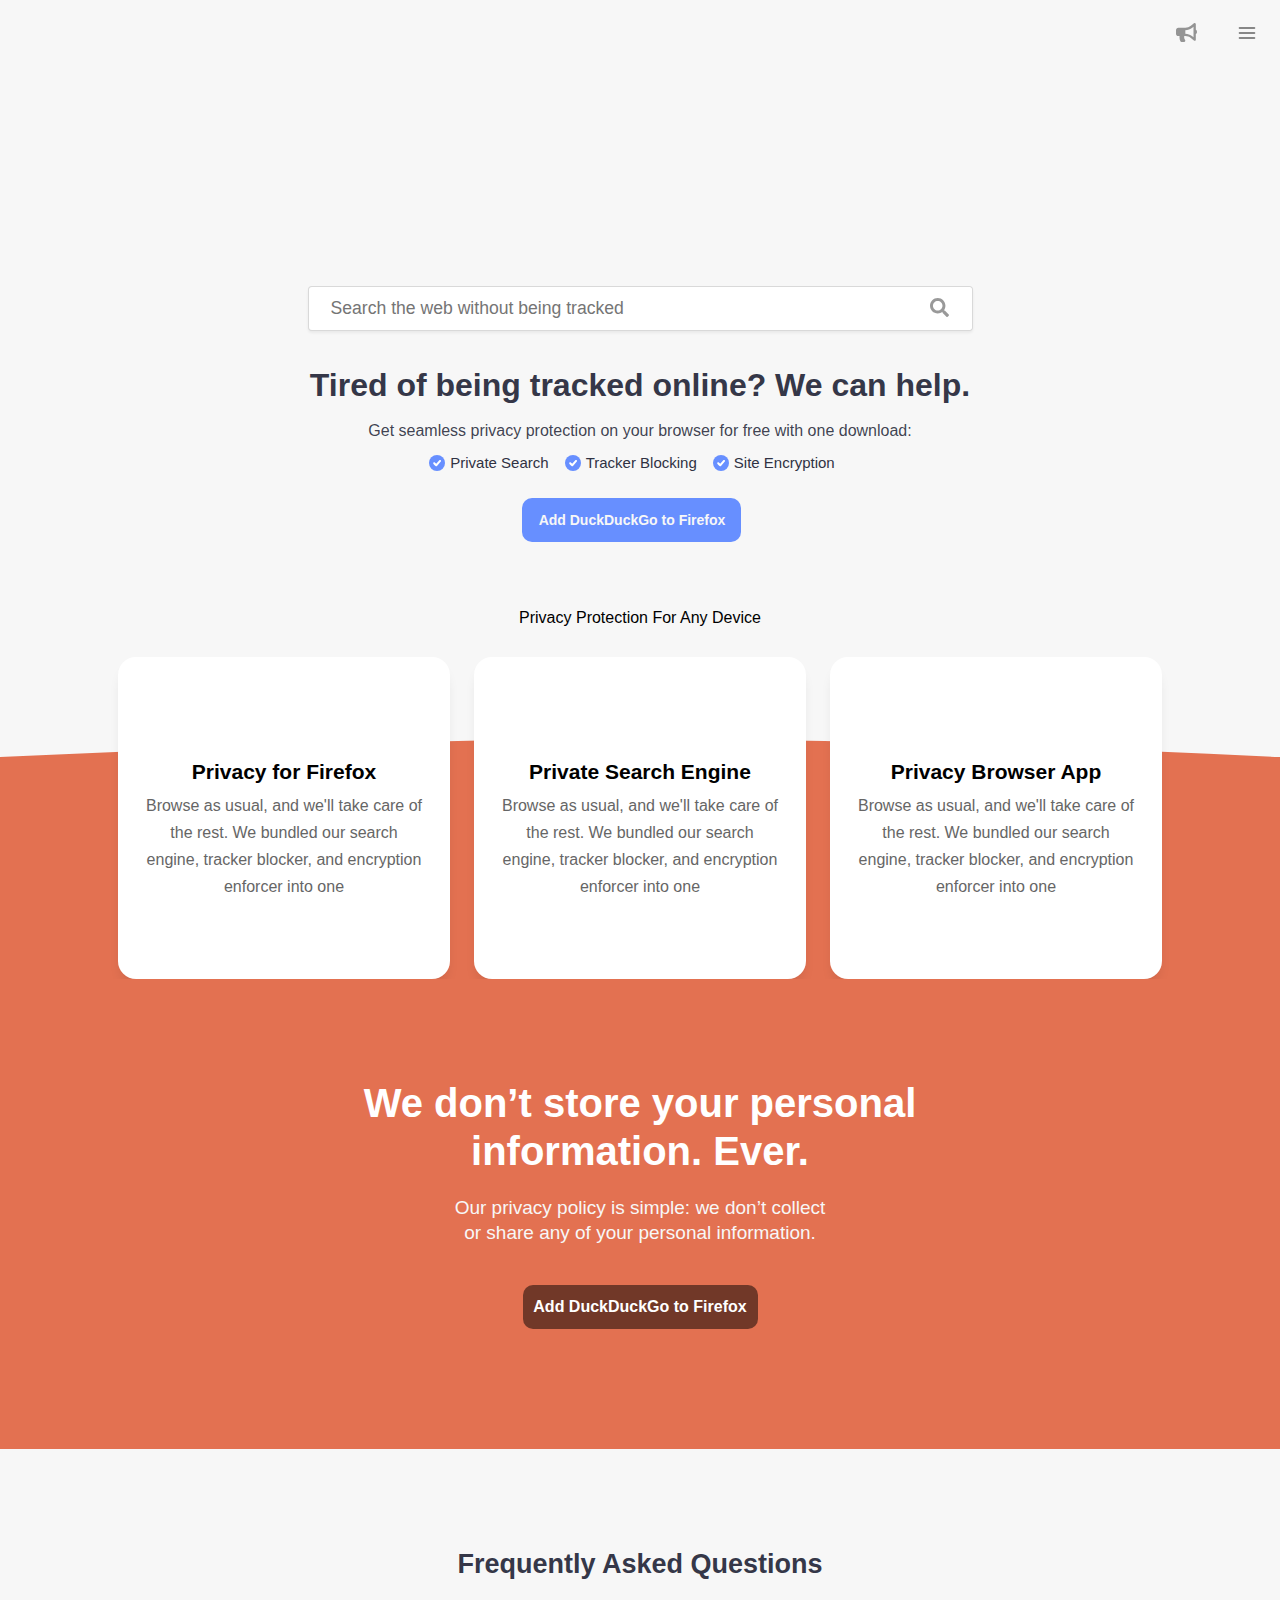
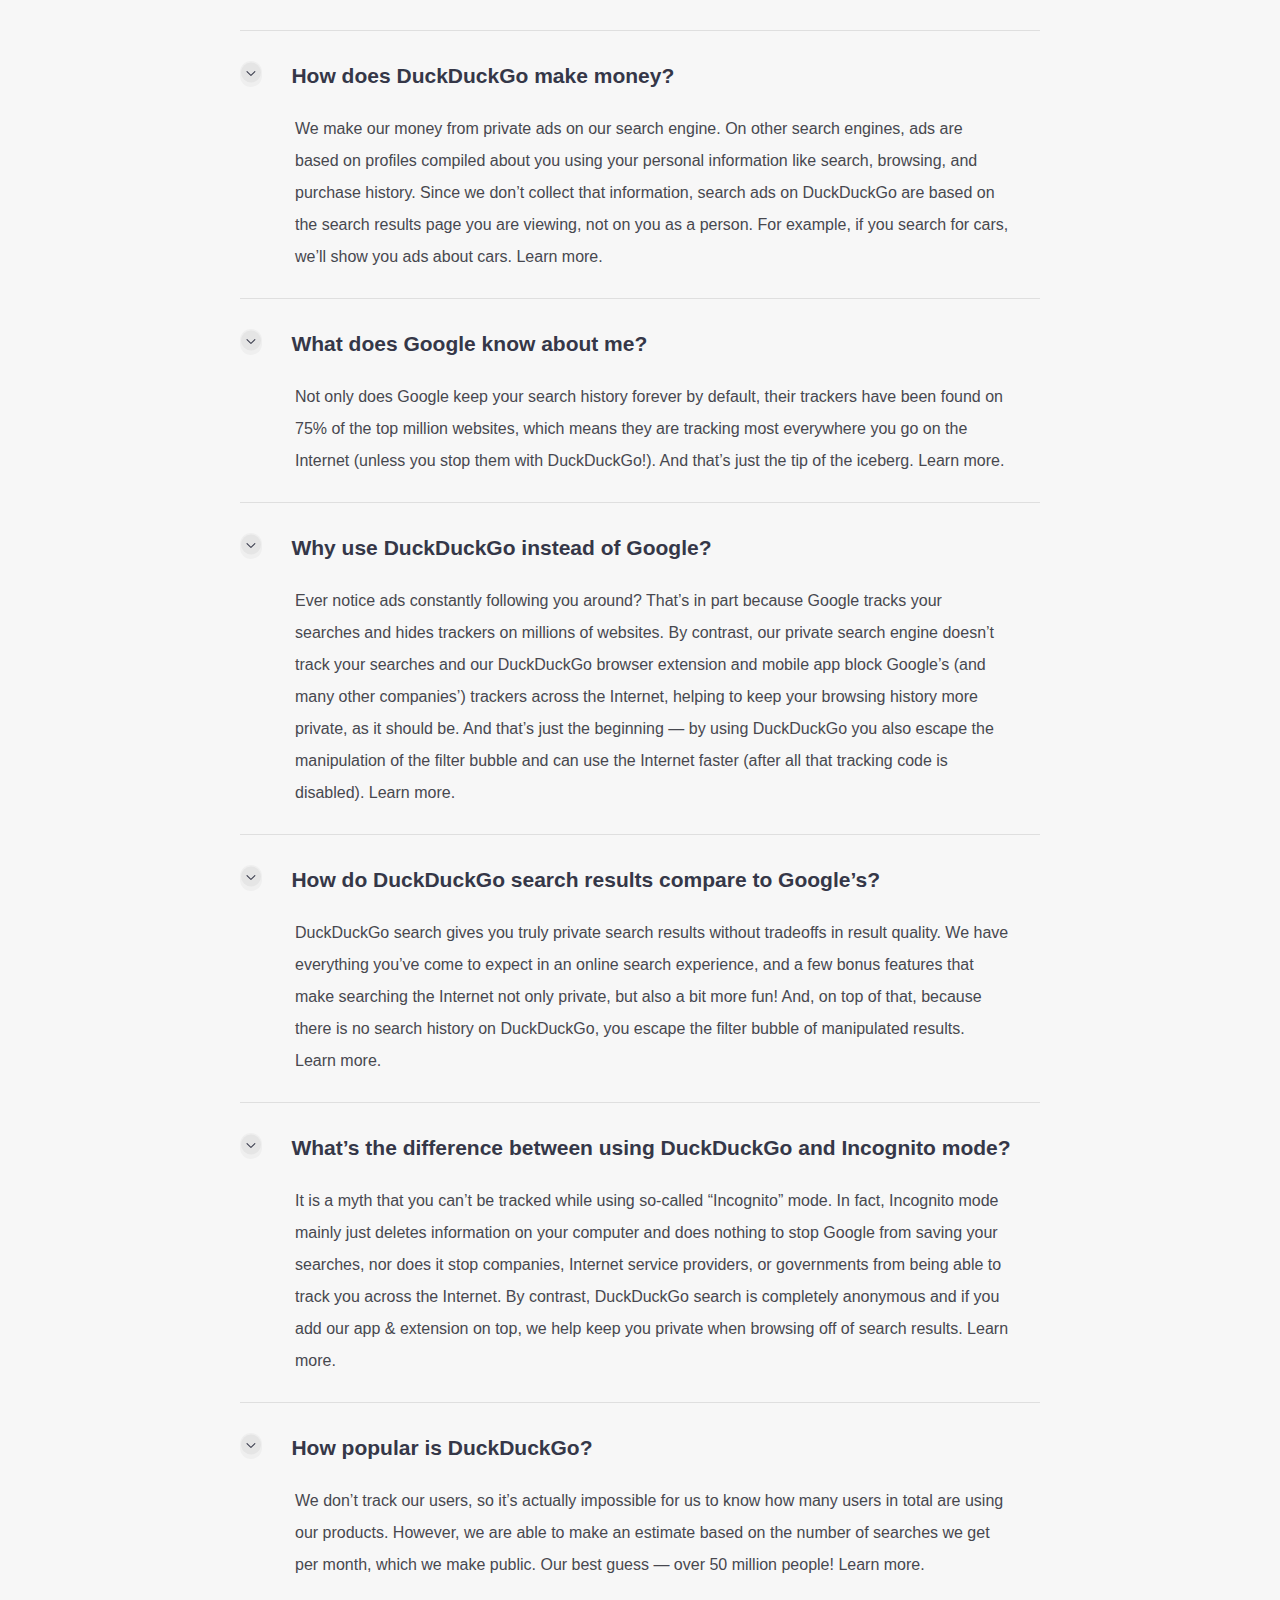
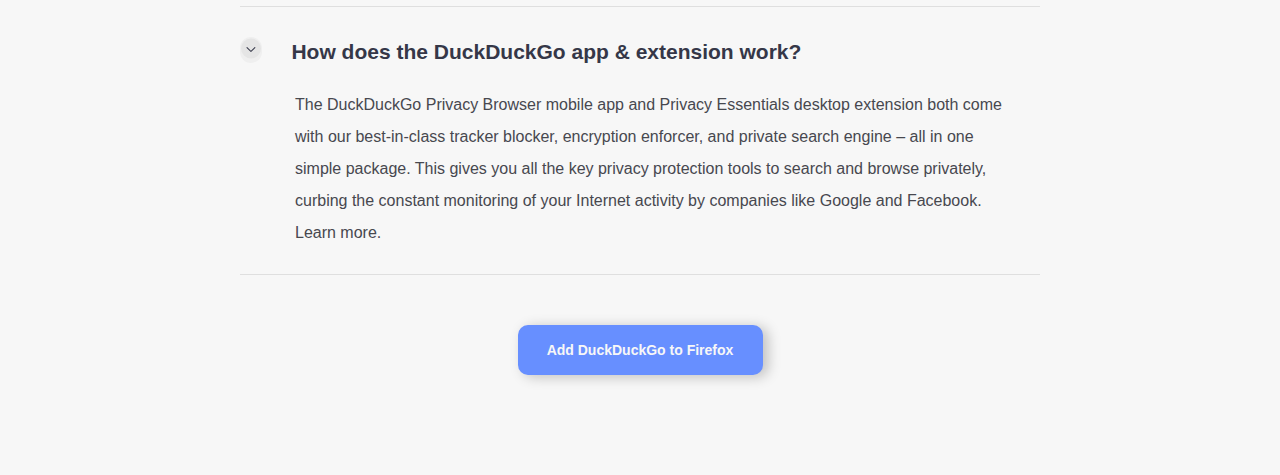
==== commit 3d42f035: "faq layout complete" ====
--- a/public/index.html
+++ b/public/index.html
@@ -108,6 +108,7 @@
           <span>Add DuckDuckGo to Firefox</span>
         </a>
       </div>
+      <!-- Content Info -->
       <div class="content-info">
         <div class="content-info__title">Privacy Protection For Any Device</div>
         <div class="content-info__items">
@@ -138,6 +139,7 @@
         </div>
       </div>
 
+      <!-- About Info -->
       <div class="about-info-wrap">
         <div class="about-info">
           <h2>We don’t store your personal information. Ever.</h2>
@@ -148,6 +150,149 @@
           <img src="https://duckduckgo.com/assets/onboarding/bathroomguy/1-monster-v2--pre-animation.svg" alt="" />
         </div>
       </div>
+
+      <!-- fAQ -->
+      <div class="faq-info-wrap">
+        <article class="faq-info">
+          <h3 class="faq-info__title">Frequently Asked Questions</h3>
+          <section class="faq-info__content">
+            <button class="faq-info__content-btn">
+              <svg width="20" height="21" viewBox="0 0 20 21" fill="none" xmlns="http://www.w3.org/2000/svg">
+                <circle cx="10" cy="10.5" r="10" transform="rotate(-180 10 10.5)" fill="#E5E5E5"></circle>
+                <path
+                  d="M9.94454 12.8483L13.5355 9.25736C13.7308 9.0621 14.0474 9.0621 14.2426 9.25736C14.4379 9.45262 14.4379 9.7692 14.2426 9.96447L10.3536 13.8536C10.2418 13.9653 10.0903 14.0131 9.94454 13.9969C9.79879 14.0131 9.64729 13.9653 9.53553 13.8536L5.64645 9.96447C5.45118 9.7692 5.45118 9.45262 5.64645 9.25736C5.84171 9.0621 6.15829 9.0621 6.35355 9.25736L9.94454 12.8483Z"
+                  fill="#353748"
+                ></path>
+              </svg>
+            </button>
+            <header class="faq-info__content-question">How does DuckDuckGo make money?</header>
+            <div class="faq-info__content-answer">
+              <p>
+                We make our money from private ads on our search engine. On other search engines, ads are based on profiles compiled about you using your personal information like search, browsing,
+                and purchase history. Since we don’t collect that information, search ads on DuckDuckGo are based on the search results page you are viewing, not on you as a person. For example, if
+                you search for cars, we’ll show you ads about cars. Learn more.
+              </p>
+            </div>
+          </section>
+          <section class="faq-info__content">
+            <button class="faq-info__content-btn">
+              <svg width="20" height="21" viewBox="0 0 20 21" fill="none" xmlns="http://www.w3.org/2000/svg">
+                <circle cx="10" cy="10.5" r="10" transform="rotate(-180 10 10.5)" fill="#E5E5E5"></circle>
+                <path
+                  d="M9.94454 12.8483L13.5355 9.25736C13.7308 9.0621 14.0474 9.0621 14.2426 9.25736C14.4379 9.45262 14.4379 9.7692 14.2426 9.96447L10.3536 13.8536C10.2418 13.9653 10.0903 14.0131 9.94454 13.9969C9.79879 14.0131 9.64729 13.9653 9.53553 13.8536L5.64645 9.96447C5.45118 9.7692 5.45118 9.45262 5.64645 9.25736C5.84171 9.0621 6.15829 9.0621 6.35355 9.25736L9.94454 12.8483Z"
+                  fill="#353748"
+                ></path>
+              </svg>
+            </button>
+            <header class="faq-info__content-question">What does Google know about me?</header>
+            <div class="faq-info__content-answer">
+              <p>
+                Not only does Google keep your search history forever by default, their trackers have been found on 75% of the top million websites, which means they are tracking most everywhere you
+                go on the Internet (unless you stop them with DuckDuckGo!). And that’s just the tip of the iceberg. Learn more.
+              </p>
+            </div>
+          </section>
+          <section class="faq-info__content">
+            <button class="faq-info__content-btn">
+              <svg width="20" height="21" viewBox="0 0 20 21" fill="none" xmlns="http://www.w3.org/2000/svg">
+                <circle cx="10" cy="10.5" r="10" transform="rotate(-180 10 10.5)" fill="#E5E5E5"></circle>
+                <path
+                  d="M9.94454 12.8483L13.5355 9.25736C13.7308 9.0621 14.0474 9.0621 14.2426 9.25736C14.4379 9.45262 14.4379 9.7692 14.2426 9.96447L10.3536 13.8536C10.2418 13.9653 10.0903 14.0131 9.94454 13.9969C9.79879 14.0131 9.64729 13.9653 9.53553 13.8536L5.64645 9.96447C5.45118 9.7692 5.45118 9.45262 5.64645 9.25736C5.84171 9.0621 6.15829 9.0621 6.35355 9.25736L9.94454 12.8483Z"
+                  fill="#353748"
+                ></path>
+              </svg>
+            </button>
+            <header class="faq-info__content-question">Why use DuckDuckGo instead of Google?</header>
+            <div class="faq-info__content-answer">
+              <p>
+                Ever notice ads constantly following you around? That’s in part because Google tracks your searches and hides trackers on millions of websites. By contrast, our private search engine
+                doesn’t track your searches and our DuckDuckGo browser extension and mobile app block Google’s (and many other companies’) trackers across the Internet, helping to keep your browsing
+                history more private, as it should be. And that’s just the beginning — by using DuckDuckGo you also escape the manipulation of the filter bubble and can use the Internet faster (after
+                all that tracking code is disabled). Learn more.
+              </p>
+            </div>
+          </section>
+          <section class="faq-info__content">
+            <button class="faq-info__content-btn">
+              <svg width="20" height="21" viewBox="0 0 20 21" fill="none" xmlns="http://www.w3.org/2000/svg">
+                <circle cx="10" cy="10.5" r="10" transform="rotate(-180 10 10.5)" fill="#E5E5E5"></circle>
+                <path
+                  d="M9.94454 12.8483L13.5355 9.25736C13.7308 9.0621 14.0474 9.0621 14.2426 9.25736C14.4379 9.45262 14.4379 9.7692 14.2426 9.96447L10.3536 13.8536C10.2418 13.9653 10.0903 14.0131 9.94454 13.9969C9.79879 14.0131 9.64729 13.9653 9.53553 13.8536L5.64645 9.96447C5.45118 9.7692 5.45118 9.45262 5.64645 9.25736C5.84171 9.0621 6.15829 9.0621 6.35355 9.25736L9.94454 12.8483Z"
+                  fill="#353748"
+                ></path>
+              </svg>
+            </button>
+            <header class="faq-info__content-question">How do DuckDuckGo search results compare to Google’s?</header>
+            <div class="faq-info__content-answer">
+              <p>
+                DuckDuckGo search gives you truly private search results without tradeoffs in result quality. We have everything you’ve come to expect in an online search experience, and a few bonus
+                features that make searching the Internet not only private, but also a bit more fun! And, on top of that, because there is no search history on DuckDuckGo, you escape the filter bubble
+                of manipulated results. Learn more.
+              </p>
+            </div>
+          </section>
+          <section class="faq-info__content">
+            <button class="faq-info__content-btn">
+              <svg width="20" height="21" viewBox="0 0 20 21" fill="none" xmlns="http://www.w3.org/2000/svg">
+                <circle cx="10" cy="10.5" r="10" transform="rotate(-180 10 10.5)" fill="#E5E5E5"></circle>
+                <path
+                  d="M9.94454 12.8483L13.5355 9.25736C13.7308 9.0621 14.0474 9.0621 14.2426 9.25736C14.4379 9.45262 14.4379 9.7692 14.2426 9.96447L10.3536 13.8536C10.2418 13.9653 10.0903 14.0131 9.94454 13.9969C9.79879 14.0131 9.64729 13.9653 9.53553 13.8536L5.64645 9.96447C5.45118 9.7692 5.45118 9.45262 5.64645 9.25736C5.84171 9.0621 6.15829 9.0621 6.35355 9.25736L9.94454 12.8483Z"
+                  fill="#353748"
+                ></path>
+              </svg>
+            </button>
+            <header class="faq-info__content-question">What’s the difference between using DuckDuckGo and Incognito mode?</header>
+            <div class="faq-info__content-answer">
+              <p>
+                It is a myth that you can’t be tracked while using so-called “Incognito” mode. In fact, Incognito mode mainly just deletes information on your computer and does nothing to stop Google
+                from saving your searches, nor does it stop companies, Internet service providers, or governments from being able to track you across the Internet. By contrast, DuckDuckGo search is
+                completely anonymous and if you add our app & extension on top, we help keep you private when browsing off of search results. Learn more.
+              </p>
+            </div>
+          </section>
+          <section class="faq-info__content">
+            <button class="faq-info__content-btn">
+              <svg width="20" height="21" viewBox="0 0 20 21" fill="none" xmlns="http://www.w3.org/2000/svg">
+                <circle cx="10" cy="10.5" r="10" transform="rotate(-180 10 10.5)" fill="#E5E5E5"></circle>
+                <path
+                  d="M9.94454 12.8483L13.5355 9.25736C13.7308 9.0621 14.0474 9.0621 14.2426 9.25736C14.4379 9.45262 14.4379 9.7692 14.2426 9.96447L10.3536 13.8536C10.2418 13.9653 10.0903 14.0131 9.94454 13.9969C9.79879 14.0131 9.64729 13.9653 9.53553 13.8536L5.64645 9.96447C5.45118 9.7692 5.45118 9.45262 5.64645 9.25736C5.84171 9.0621 6.15829 9.0621 6.35355 9.25736L9.94454 12.8483Z"
+                  fill="#353748"
+                ></path>
+              </svg>
+            </button>
+            <header class="faq-info__content-question">How popular is DuckDuckGo?</header>
+            <div class="faq-info__content-answer">
+              <p>
+                We don’t track our users, so it’s actually impossible for us to know how many users in total are using our products. However, we are able to make an estimate based on the number of
+                searches we get per month, which we make public. Our best guess — over 50 million people! Learn more.
+              </p>
+            </div>
+          </section>
+          <section class="faq-info__content">
+            <button class="faq-info__content-btn">
+              <svg width="20" height="21" viewBox="0 0 20 21" fill="none" xmlns="http://www.w3.org/2000/svg">
+                <circle cx="10" cy="10.5" r="10" transform="rotate(-180 10 10.5)" fill="#E5E5E5"></circle>
+                <path
+                  d="M9.94454 12.8483L13.5355 9.25736C13.7308 9.0621 14.0474 9.0621 14.2426 9.25736C14.4379 9.45262 14.4379 9.7692 14.2426 9.96447L10.3536 13.8536C10.2418 13.9653 10.0903 14.0131 9.94454 13.9969C9.79879 14.0131 9.64729 13.9653 9.53553 13.8536L5.64645 9.96447C5.45118 9.7692 5.45118 9.45262 5.64645 9.25736C5.84171 9.0621 6.15829 9.0621 6.35355 9.25736L9.94454 12.8483Z"
+                  fill="#353748"
+                ></path>
+              </svg>
+            </button>
+            <header class="faq-info__content-question">How does the DuckDuckGo app & extension work?</header>
+            <div class="faq-info__content-answer">
+              <p>
+                The DuckDuckGo Privacy Browser mobile app and Privacy Essentials desktop extension both come with our best-in-class tracker blocker, encryption enforcer, and private search engine –
+                all in one simple package. This gives you all the key privacy protection tools to search and browse privately, curbing the constant monitoring of your Internet activity by companies
+                like Google and Facebook. Learn more.
+              </p>
+            </div>
+          </section>
+
+          <a href="https://addons.mozilla.org/en-US/firefox/addon/duckduckgo-for-firefox/" class="faq-info__btn">
+            <span>Add DuckDuckGo to Firefox</span>
+          </a>
+        </article>
+      </div>
     </main>
   </body>
 </html>
--- a/public/css/style.css
+++ b/public/css/style.css
@@ -1 +1 @@
-*,*::before,*::after{box-sizing:border-box;padding:0;margin:0}body{background-color:#f7f7f7;font-family:Arial, sans-serif}img{width:100%}main{display:flex;flex-direction:column;align-items:center;margin:0 auto}.nav{display:flex;flex-flow:row nowrap;justify-content:flex-end;padding:23px;width:100%;max-width:1400px;margin:0 auto}.nav a{color:#666;text-decoration:none}.nav__social{position:absolute;padding-right:60px}.nav .social__icon{width:21px;filter:opacity(0.4)}.nav .social__dropdown{visibility:hidden;position:absolute;background-color:#fff;padding:18px 0;width:130px;box-shadow:0 2.5px 20px 0 rgba(0,0,0,0.15);border-radius:5px;top:40px;right:40px}.nav .social__dropdown .dropdown{margin-bottom:15px;font-size:0.9rem}.nav .social__dropdown .dropdown__link{display:flex;margin:0 15px;align-items:center}.nav .social__dropdown .dropdown__img{margin-right:10px;width:20px}.nav .social__dropdown .dropdown:last-child{margin-bottom:0px}.nav .nav__menu-openbtn img{width:20px;filter:opacity(0.6)}.nav__manu{position:absolute;display:none}.intro-info{display:flex;flex-direction:column;align-items:center;max-width:700px;width:100%}.intro-info .logo{background-image:url("https://duckduckgo.com/assets/logo_homepage.normal.v108.svg");background-repeat:no-repeat;width:200px;height:162px;margin:14px 0 40px}.intro-info .search{display:flex;padding-left:0.75rem;align-items:center;height:2.8rem;border:1px solid rgba(0,0,0,0.15);box-shadow:0 2px 3px rgba(0,0,0,0.06);background-color:#fff;width:95%;border-radius:4px;margin:0 20px}.intro-info .search input{border:none;width:100%;font-size:1.1em;font-weight:normal;line-height:1;padding-left:10px;color:#adadad}.intro-info .search button{width:70px;border:none;height:100%;line-height:1;background-color:#fff;border-radius:0 4px 4px 0}.intro-info .search button img{width:30%;filter:opacity(0.4)}.intro-info .search button:hover img{filter:invert(100%)}.intro-info .search button:hover{background-color:#66ad57}.badge{text-align:center;margin-top:25px;margin-bottom:auto;padding:0 0 5px}.badge__title{color:#353748;padding:0.3em 0;line-height:1.3}.badge__bullet{line-height:2}.badge__subtitle{color:#353748f1;margin:0 30px;line-height:28px}.badge__bullets{display:flex;margin-top:5px;flex-direction:row;justify-content:center;align-items:center;list-style:none;font-size:15px}.badge__bullet-check{position:relative;margin-right:5px;margin-top:-1px;top:1px}.badge span{position:relative;color:#303243;top:-1.5px;margin-right:16px}.badge .badge__btn{display:inline-block;min-width:235px;text-decoration:none}.badge .badge__btn span{display:flex;color:#f7f7f7;font-size:14px;font-weight:700;justify-content:center;align-items:center;height:43px;min-height:44px;text-align:center;margin-top:20px;border-radius:10px;background-color:#678fff !important;border-color:#678fff !important}.content-info{text-align:center;width:100%;margin-top:60px;overflow:hidden}.content-info__items{display:flex;flex-direction:row;justify-content:center;margin-top:30px;position:relative}.content-info__items-wrap{display:flex;width:332px;min-height:322px;align-items:center;justify-content:center;margin:0 12px;margin-right:12px;padding:24px;background-color:#fff;border-radius:18px;box-shadow:0px 10px 16px -8px rgba(0,0,0,0.2)}.content-info__items-wrap .content-info__item{margin-bottom:6px;line-height:27px}.content-info__items-wrap .content-info__item__title{font-size:21px;font-weight:600;margin-bottom:7px}.content-info__items-wrap .content-info__item__subtitle{color:#666}.content-info__items-wrap .content-info__item img{width:31%;margin-bottom:20px}.content-info__curve{position:absolute;padding:0;margin:0;bottom:0;z-index:-100;height:240px;color:#e37151}.about-info-wrap{display:flex;justify-content:center;text-align:center;background-color:#e37151;width:100%}.about-info-wrap .about-info{height:auto;width:80%;max-width:700px;background-color:#e37151}.about-info-wrap .about-info h2{color:#fff;margin:100px auto 20px;font-size:40px;font-weight:800;line-height:48px;width:85%;max-width:700px}.about-info-wrap .about-info p{width:55%;line-height:25px;max-width:700px;color:#f7f7f7;font-size:19px;margin:auto}.about-info-wrap .about-info img{position:relative;left:50%;transform:translate(-50%);display:block;width:120%}.about-info-wrap .about-info .about-btn{display:inline-block;min-width:235px;text-decoration:none;margin-top:20px;margin-bottom:120px}.about-info-wrap .about-info .about-btn span{display:flex;font-size:16px;font-weight:700;justify-content:center;align-items:center;height:43px;min-height:44px;text-align:center;margin-top:20px;border-radius:10px;background:rgba(0,0,0,0.5) !important;color:#fff;border-color:#678fff !important}@media only screen and (max-width: 644px){.badge{max-width:90%}.badge__title{padding-top:0}.badge__bullets{display:block;padding-bottom:0px;margin:20px auto 0px;text-align:left}.badge__bullet{margin-top:10px;width:200px;padding-left:20px;margin:0 auto}.content-info__items{flex-direction:column;align-items:center;padding-bottom:60px}.content-info__items-wrap{margin-bottom:20px;width:300px}}
+*,*::before,*::after{box-sizing:border-box;padding:0;margin:0}body{background-color:#f7f7f7;font-family:Arial, sans-serif}img{width:100%}main{display:flex;flex-direction:column;align-items:center;margin:0 auto}.nav{display:flex;flex-flow:row nowrap;justify-content:flex-end;padding:23px;width:100%;max-width:1400px;margin:0 auto}.nav a{color:#666;text-decoration:none}.nav__social{position:absolute;padding-right:60px}.nav .social__icon{width:21px;filter:opacity(0.4)}.nav .social__dropdown{visibility:hidden;position:absolute;background-color:#fff;padding:18px 0;width:130px;box-shadow:0 2.5px 20px 0 rgba(0,0,0,0.15);border-radius:5px;top:40px;right:40px}.nav .social__dropdown .dropdown{margin-bottom:15px;font-size:0.9rem}.nav .social__dropdown .dropdown__link{display:flex;margin:0 15px;align-items:center}.nav .social__dropdown .dropdown__img{margin-right:10px;width:20px}.nav .social__dropdown .dropdown:last-child{margin-bottom:0px}.nav .nav__menu-openbtn img{width:20px;filter:opacity(0.6)}.nav__manu{position:absolute;display:none}.intro-info{display:flex;flex-direction:column;align-items:center;max-width:700px;width:100%}.intro-info .logo{background-image:url("https://duckduckgo.com/assets/logo_homepage.normal.v108.svg");background-repeat:no-repeat;width:200px;height:162px;margin:14px 0 40px}.intro-info .search{display:flex;padding-left:0.75rem;align-items:center;height:2.8rem;border:1px solid rgba(0,0,0,0.15);box-shadow:0 2px 3px rgba(0,0,0,0.06);background-color:#fff;width:95%;border-radius:4px;margin:0 20px}.intro-info .search input{border:none;width:100%;font-size:1.1em;font-weight:normal;line-height:1;padding-left:10px;color:#adadad}.intro-info .search button{width:70px;border:none;height:100%;line-height:1;background-color:#fff;border-radius:0 4px 4px 0}.intro-info .search button img{width:30%;filter:opacity(0.4)}.intro-info .search button:hover img{filter:invert(100%)}.intro-info .search button:hover{background-color:#66ad57}.badge{text-align:center;margin-top:25px;margin-bottom:auto;padding:0 0 5px}.badge__title{color:#353748;padding:0.3em 0;line-height:1.3}.badge__bullet{line-height:2}.badge__subtitle{color:#353748f1;margin:0 30px;line-height:28px}.badge__bullets{display:flex;margin-top:5px;flex-direction:row;justify-content:center;align-items:center;list-style:none;font-size:15px}.badge__bullet-check{position:relative;margin-right:5px;margin-top:-1px;top:1px}.badge span{position:relative;color:#303243;top:-1.5px;margin-right:16px}.badge .badge__btn{display:inline-block;min-width:235px;text-decoration:none}.badge .badge__btn span{display:flex;color:#f7f7f7;font-size:14px;font-weight:700;justify-content:center;align-items:center;height:43px;min-height:44px;text-align:center;margin-top:20px;border-radius:10px;background-color:#678fff !important;border-color:#678fff !important}.content-info{text-align:center;width:100%;margin-top:60px;overflow:hidden}.content-info__items{display:flex;flex-direction:row;justify-content:center;margin-top:30px;position:relative}.content-info__items-wrap{display:flex;width:332px;min-height:322px;align-items:center;justify-content:center;margin:0 12px;margin-right:12px;padding:24px;background-color:#fff;border-radius:18px;box-shadow:0px 10px 16px -8px rgba(0,0,0,0.2)}.content-info__items-wrap .content-info__item{margin-bottom:6px;line-height:27px}.content-info__items-wrap .content-info__item__title{font-size:21px;font-weight:600;margin-bottom:7px}.content-info__items-wrap .content-info__item__subtitle{color:#666}.content-info__items-wrap .content-info__item img{width:31%;margin-bottom:20px}.content-info__curve{position:absolute;padding:0;margin:0;bottom:0;z-index:-100;height:240px;color:#e37151}.about-info-wrap{display:flex;justify-content:center;text-align:center;background-color:#e37151;width:100%}.about-info-wrap .about-info{height:auto;width:80%;max-width:700px;background-color:#e37151}.about-info-wrap .about-info h2{color:#fff;margin:100px auto 20px;font-size:40px;font-weight:800;line-height:48px;width:85%;max-width:700px}.about-info-wrap .about-info p{width:55%;line-height:25px;max-width:700px;color:#f7f7f7;font-size:19px;margin:auto}.about-info-wrap .about-info img{position:relative;left:50%;transform:translate(-50%);display:block;width:120%}.about-info-wrap .about-info .about-btn{display:inline-block;min-width:235px;text-decoration:none;margin-top:20px;margin-bottom:120px}.about-info-wrap .about-info .about-btn span{display:flex;font-size:16px;font-weight:700;justify-content:center;align-items:center;height:43px;min-height:44px;text-align:center;margin-top:20px;border-radius:10px;background:rgba(0,0,0,0.5) !important;color:#fff;border-color:#678fff !important}.faq-info-wrap{max-width:800px;margin:50px auto}.faq-info-wrap .faq-info{display:flex;flex-direction:column;justify-content:center;align-items:center}.faq-info-wrap .faq-info__title{margin:50px 0;font-size:27px;font-weight:900;color:#353748}.faq-info-wrap .faq-info__content{border-top:rgba(46,46,46,0.118) 1px solid;padding-top:30px}.faq-info-wrap .faq-info__content:last-of-type{border-bottom:rgba(46,46,46,0.118) 1px solid}.faq-info-wrap .faq-info__content-btn{border-radius:50px;border:none;padding:1px}.faq-info-wrap .faq-info__content-question{display:inline-block;margin-left:25px;font-size:21px;color:#353748;font-weight:600}.faq-info-wrap .faq-info__content-answer{margin-left:25px;padding:25px 30px;color:#47484f;line-height:2;overflow:hidden}.faq-info-wrap .faq-info__btn{display:inline-block;min-width:245px;text-decoration:none}.faq-info-wrap .faq-info__btn span{display:flex;color:#f7f7f7;font-size:14px;font-weight:700;justify-content:center;align-items:center;height:50px;min-height:44px;text-align:center;margin:50px 0;border-radius:10px;background-color:#678fff !important;border-color:#678fff !important;box-shadow:5px 2px 13px rgba(0,0,0,0.229)}@media only screen and (max-width: 900px){.badge{max-width:90%}.badge__title{padding-top:0}.badge__bullets{display:block;padding-bottom:0px;margin:20px auto 0px;text-align:left}.badge__bullet{margin-top:10px;width:200px;padding-left:20px;margin:0 auto}.content-info__items{flex-direction:column;align-items:center;padding-bottom:60px}.content-info__items-wrap{margin-bottom:20px;width:300px}.content-info__curve{height:140px;bottom:-120px}.about-info h2{font-size:20px !important;line-height:1.1 !important}p{font-size:17px !important;width:95% !important}}
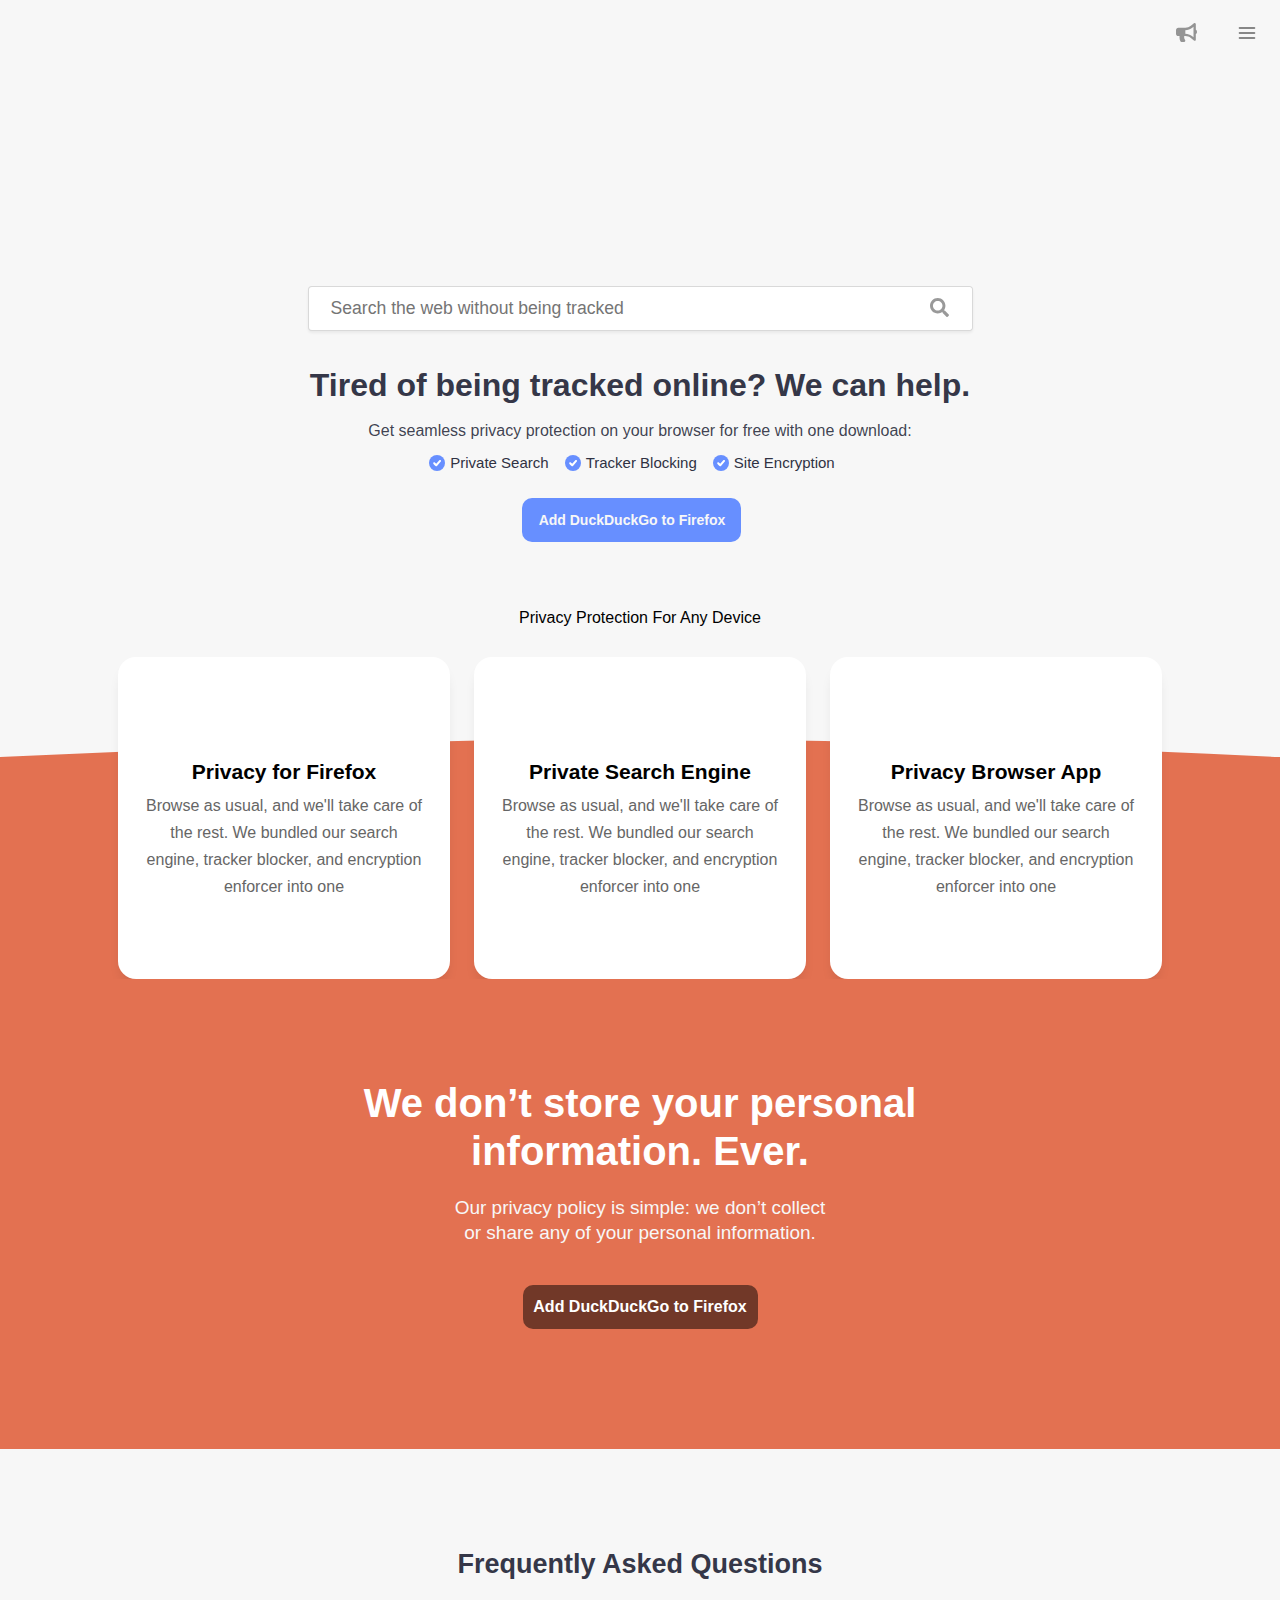
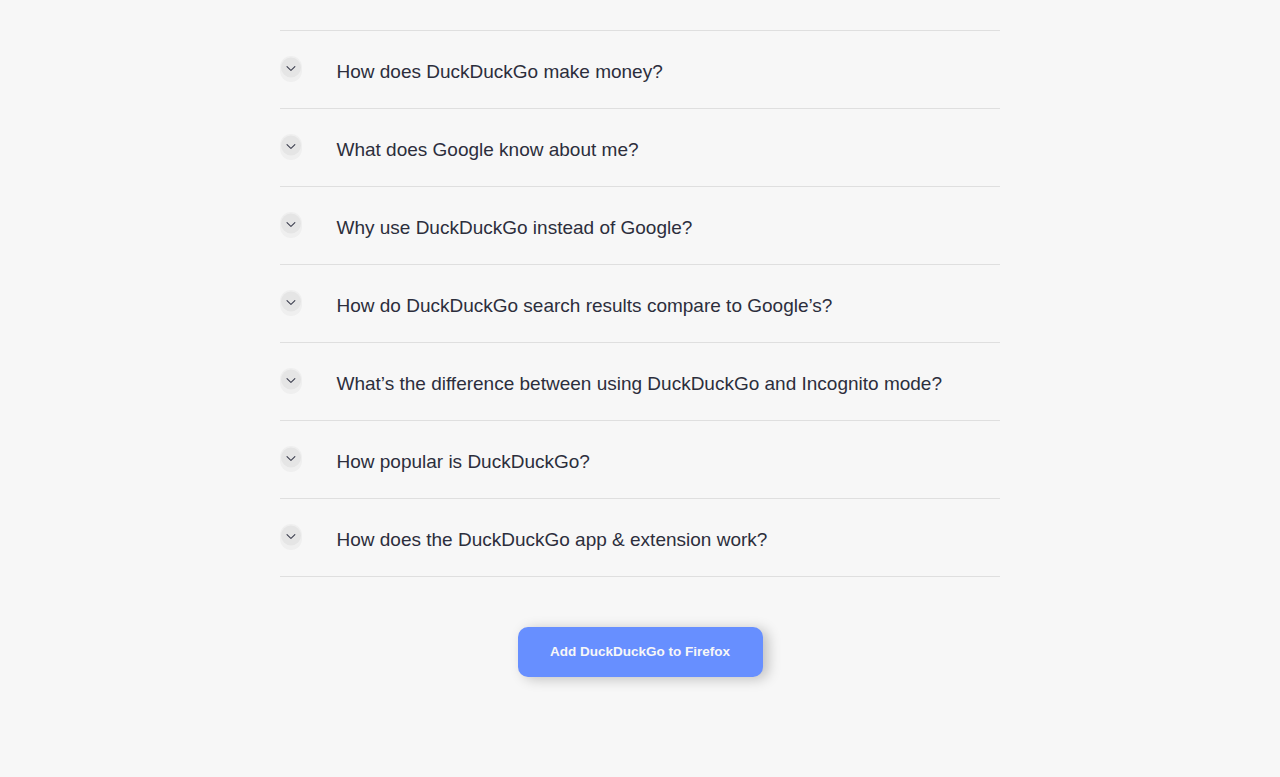
==== commit 2a617450: "expend and close question on click" ====
--- a/public/index.html
+++ b/public/index.html
@@ -4,6 +4,7 @@
     <meta charset="UTF-8" />
     <meta name="viewport" content="width=device-width, initial-scale=1.0" />
     <link rel="stylesheet" href="/public/css/style.css" />
+    <link rel="shortcut icon" href="#" type="image/x-icon" />
     <title>Duck</title>
   </head>
   <body>
@@ -294,5 +295,6 @@
         </article>
       </div>
     </main>
+    <script src="/script.js"></script>
   </body>
 </html>
--- a/public/css/style.css
+++ b/public/css/style.css
@@ -1 +1 @@
-*,*::before,*::after{box-sizing:border-box;padding:0;margin:0}body{background-color:#f7f7f7;font-family:Arial, sans-serif}img{width:100%}main{display:flex;flex-direction:column;align-items:center;margin:0 auto}.nav{display:flex;flex-flow:row nowrap;justify-content:flex-end;padding:23px;width:100%;max-width:1400px;margin:0 auto}.nav a{color:#666;text-decoration:none}.nav__social{position:absolute;padding-right:60px}.nav .social__icon{width:21px;filter:opacity(0.4)}.nav .social__dropdown{visibility:hidden;position:absolute;background-color:#fff;padding:18px 0;width:130px;box-shadow:0 2.5px 20px 0 rgba(0,0,0,0.15);border-radius:5px;top:40px;right:40px}.nav .social__dropdown .dropdown{margin-bottom:15px;font-size:0.9rem}.nav .social__dropdown .dropdown__link{display:flex;margin:0 15px;align-items:center}.nav .social__dropdown .dropdown__img{margin-right:10px;width:20px}.nav .social__dropdown .dropdown:last-child{margin-bottom:0px}.nav .nav__menu-openbtn img{width:20px;filter:opacity(0.6)}.nav__manu{position:absolute;display:none}.intro-info{display:flex;flex-direction:column;align-items:center;max-width:700px;width:100%}.intro-info .logo{background-image:url("https://duckduckgo.com/assets/logo_homepage.normal.v108.svg");background-repeat:no-repeat;width:200px;height:162px;margin:14px 0 40px}.intro-info .search{display:flex;padding-left:0.75rem;align-items:center;height:2.8rem;border:1px solid rgba(0,0,0,0.15);box-shadow:0 2px 3px rgba(0,0,0,0.06);background-color:#fff;width:95%;border-radius:4px;margin:0 20px}.intro-info .search input{border:none;width:100%;font-size:1.1em;font-weight:normal;line-height:1;padding-left:10px;color:#adadad}.intro-info .search button{width:70px;border:none;height:100%;line-height:1;background-color:#fff;border-radius:0 4px 4px 0}.intro-info .search button img{width:30%;filter:opacity(0.4)}.intro-info .search button:hover img{filter:invert(100%)}.intro-info .search button:hover{background-color:#66ad57}.badge{text-align:center;margin-top:25px;margin-bottom:auto;padding:0 0 5px}.badge__title{color:#353748;padding:0.3em 0;line-height:1.3}.badge__bullet{line-height:2}.badge__subtitle{color:#353748f1;margin:0 30px;line-height:28px}.badge__bullets{display:flex;margin-top:5px;flex-direction:row;justify-content:center;align-items:center;list-style:none;font-size:15px}.badge__bullet-check{position:relative;margin-right:5px;margin-top:-1px;top:1px}.badge span{position:relative;color:#303243;top:-1.5px;margin-right:16px}.badge .badge__btn{display:inline-block;min-width:235px;text-decoration:none}.badge .badge__btn span{display:flex;color:#f7f7f7;font-size:14px;font-weight:700;justify-content:center;align-items:center;height:43px;min-height:44px;text-align:center;margin-top:20px;border-radius:10px;background-color:#678fff !important;border-color:#678fff !important}.content-info{text-align:center;width:100%;margin-top:60px;overflow:hidden}.content-info__items{display:flex;flex-direction:row;justify-content:center;margin-top:30px;position:relative}.content-info__items-wrap{display:flex;width:332px;min-height:322px;align-items:center;justify-content:center;margin:0 12px;margin-right:12px;padding:24px;background-color:#fff;border-radius:18px;box-shadow:0px 10px 16px -8px rgba(0,0,0,0.2)}.content-info__items-wrap .content-info__item{margin-bottom:6px;line-height:27px}.content-info__items-wrap .content-info__item__title{font-size:21px;font-weight:600;margin-bottom:7px}.content-info__items-wrap .content-info__item__subtitle{color:#666}.content-info__items-wrap .content-info__item img{width:31%;margin-bottom:20px}.content-info__curve{position:absolute;padding:0;margin:0;bottom:0;z-index:-100;height:240px;color:#e37151}.about-info-wrap{display:flex;justify-content:center;text-align:center;background-color:#e37151;width:100%}.about-info-wrap .about-info{height:auto;width:80%;max-width:700px;background-color:#e37151}.about-info-wrap .about-info h2{color:#fff;margin:100px auto 20px;font-size:40px;font-weight:800;line-height:48px;width:85%;max-width:700px}.about-info-wrap .about-info p{width:55%;line-height:25px;max-width:700px;color:#f7f7f7;font-size:19px;margin:auto}.about-info-wrap .about-info img{position:relative;left:50%;transform:translate(-50%);display:block;width:120%}.about-info-wrap .about-info .about-btn{display:inline-block;min-width:235px;text-decoration:none;margin-top:20px;margin-bottom:120px}.about-info-wrap .about-info .about-btn span{display:flex;font-size:16px;font-weight:700;justify-content:center;align-items:center;height:43px;min-height:44px;text-align:center;margin-top:20px;border-radius:10px;background:rgba(0,0,0,0.5) !important;color:#fff;border-color:#678fff !important}.faq-info-wrap{max-width:800px;margin:50px auto}.faq-info-wrap .faq-info{display:flex;flex-direction:column;justify-content:center;align-items:center}.faq-info-wrap .faq-info__title{margin:50px 0;font-size:27px;font-weight:900;color:#353748}.faq-info-wrap .faq-info__content{border-top:rgba(46,46,46,0.118) 1px solid;padding-top:30px}.faq-info-wrap .faq-info__content:last-of-type{border-bottom:rgba(46,46,46,0.118) 1px solid}.faq-info-wrap .faq-info__content-btn{border-radius:50px;border:none;padding:1px}.faq-info-wrap .faq-info__content-question{display:inline-block;margin-left:25px;font-size:21px;color:#353748;font-weight:600}.faq-info-wrap .faq-info__content-answer{margin-left:25px;padding:25px 30px;color:#47484f;line-height:2;overflow:hidden}.faq-info-wrap .faq-info__btn{display:inline-block;min-width:245px;text-decoration:none}.faq-info-wrap .faq-info__btn span{display:flex;color:#f7f7f7;font-size:14px;font-weight:700;justify-content:center;align-items:center;height:50px;min-height:44px;text-align:center;margin:50px 0;border-radius:10px;background-color:#678fff !important;border-color:#678fff !important;box-shadow:5px 2px 13px rgba(0,0,0,0.229)}@media only screen and (max-width: 900px){.badge{max-width:90%}.badge__title{padding-top:0}.badge__bullets{display:block;padding-bottom:0px;margin:20px auto 0px;text-align:left}.badge__bullet{margin-top:10px;width:200px;padding-left:20px;margin:0 auto}.content-info__items{flex-direction:column;align-items:center;padding-bottom:60px}.content-info__items-wrap{margin-bottom:20px;width:300px}.content-info__curve{height:140px;bottom:-120px}.about-info h2{font-size:20px !important;line-height:1.1 !important}p{font-size:17px !important;width:95% !important}}
+*,*::before,*::after{box-sizing:border-box;padding:0;margin:0}body{background-color:#f7f7f7;font-family:Arial, sans-serif}img{width:100%}main{display:flex;flex-direction:column;align-items:center;margin:0 auto}.nav{display:flex;flex-flow:row nowrap;justify-content:flex-end;padding:23px;width:100%;max-width:1400px;margin:0 auto}.nav a{color:#666;text-decoration:none}.nav__social{position:absolute;padding-right:60px}.nav .social__icon{width:21px;filter:opacity(0.4)}.nav .social__dropdown{visibility:hidden;position:absolute;background-color:#fff;padding:18px 0;width:130px;box-shadow:0 2.5px 20px 0 rgba(0,0,0,0.15);border-radius:5px;top:40px;right:40px}.nav .social__dropdown .dropdown{margin-bottom:15px;font-size:0.9rem}.nav .social__dropdown .dropdown__link{display:flex;margin:0 15px;align-items:center}.nav .social__dropdown .dropdown__img{margin-right:10px;width:20px}.nav .social__dropdown .dropdown:last-child{margin-bottom:0px}.nav .nav__menu-openbtn img{width:20px;filter:opacity(0.6)}.nav__manu{position:absolute;display:none}.intro-info{display:flex;flex-direction:column;align-items:center;max-width:700px;width:100%}.intro-info .logo{background-image:url("https://duckduckgo.com/assets/logo_homepage.normal.v108.svg");background-repeat:no-repeat;width:200px;height:162px;margin:14px 0 40px}.intro-info .search{display:flex;padding-left:0.75rem;align-items:center;height:2.8rem;border:1px solid rgba(0,0,0,0.15);box-shadow:0 2px 3px rgba(0,0,0,0.06);background-color:#fff;width:95%;border-radius:4px;margin:0 20px}.intro-info .search input{border:none;width:100%;font-size:1.1em;font-weight:normal;line-height:1;padding-left:10px;color:#adadad}.intro-info .search button{width:70px;border:none;height:100%;line-height:1;background-color:#fff;border-radius:0 4px 4px 0}.intro-info .search button img{width:30%;filter:opacity(0.4)}.intro-info .search button:hover img{filter:invert(100%)}.intro-info .search button:hover{background-color:#66ad57}.badge{text-align:center;margin-top:25px;margin-bottom:auto;padding:0 0 5px}.badge__title{color:#353748;padding:0.3em 0;line-height:1.3}.badge__bullet{line-height:2}.badge__subtitle{color:#353748f1;margin:0 30px;line-height:28px}.badge__bullets{display:flex;margin-top:5px;flex-direction:row;justify-content:center;align-items:center;list-style:none;font-size:15px}.badge__bullet-check{position:relative;margin-right:5px;margin-top:-1px;top:1px}.badge span{position:relative;color:#303243;top:-1.5px;margin-right:16px}.badge .badge__btn{display:inline-block;min-width:235px;text-decoration:none}.badge .badge__btn span{display:flex;color:#f7f7f7;font-size:14px;font-weight:700;justify-content:center;align-items:center;height:43px;min-height:44px;text-align:center;margin-top:20px;border-radius:10px;background-color:#678fff !important;border-color:#678fff !important}.content-info{text-align:center;width:100%;margin-top:60px;overflow:hidden}.content-info__items{display:flex;flex-direction:row;justify-content:center;margin-top:30px;position:relative}.content-info__items-wrap{display:flex;width:332px;min-height:322px;align-items:center;justify-content:center;margin:0 12px;margin-right:12px;padding:24px;background-color:#fff;border-radius:18px;box-shadow:0px 10px 16px -8px rgba(0,0,0,0.2)}.content-info__items-wrap .content-info__item{margin-bottom:6px;line-height:27px}.content-info__items-wrap .content-info__item__title{font-size:21px;font-weight:600;margin-bottom:7px}.content-info__items-wrap .content-info__item__subtitle{color:#666}.content-info__items-wrap .content-info__item img{width:31%;margin-bottom:20px}.content-info__curve{position:absolute;padding:0;margin:0;bottom:0;z-index:-100;height:240px;color:#e37151}.about-info-wrap{display:flex;justify-content:center;text-align:center;background-color:#e37151;width:100%}.about-info-wrap .about-info{height:auto;width:80%;max-width:700px;background-color:#e37151}.about-info-wrap .about-info h2{color:#fff;margin:100px auto 20px;font-size:40px;font-weight:800;line-height:48px;width:85%;max-width:700px}.about-info-wrap .about-info p{width:55%;line-height:25px;max-width:700px;color:#f7f7f7;font-size:19px;margin:auto}.about-info-wrap .about-info img{position:relative;left:50%;transform:translate(-50%);display:block;width:120%}.about-info-wrap .about-info .about-btn{display:inline-block;min-width:235px;text-decoration:none;margin-top:20px;margin-bottom:120px}.about-info-wrap .about-info .about-btn span{display:flex;font-size:16px;font-weight:700;justify-content:center;align-items:center;height:43px;min-height:44px;text-align:center;margin-top:20px;border-radius:10px;background:rgba(0,0,0,0.5) !important;color:#fff;border-color:#678fff !important}.faq-info-wrap{max-width:720px;margin:50px auto}.faq-info-wrap .faq-info{display:flex;flex-direction:column;justify-content:center;align-items:center}.faq-info-wrap .faq-info__title{margin:50px 0;font-size:27px;font-weight:900;color:#353748}.faq-info-wrap .faq-info__content{border-top:rgba(46,46,46,0.118) 1px solid;padding:25px 0}.faq-info-wrap .faq-info__content:last-of-type{border-bottom:rgba(46,46,46,0.118) 1px solid}.faq-info-wrap .faq-info__content-btn{border-radius:50px;border:none;padding:1px}.faq-info-wrap .faq-info__content-question{display:inline-block;margin-left:30px;font-size:19px;color:#2c2e3c;cursor:pointer}.faq-info-wrap .faq-info__content-answer{margin-left:25px;font-size:15px;color:#47484f;line-height:2;overflow:hidden;height:0;padding:0}.faq-info-wrap .faq-info__btn{display:inline-block;min-width:245px;text-decoration:none}.faq-info-wrap .faq-info__btn span{display:flex;color:#f7f7f7;font-size:13.5px;font-weight:700;justify-content:center;align-items:center;height:50px;min-height:44px;text-align:center;margin:50px 0;border-radius:10px;background-color:#678fff !important;border-color:#678fff !important;box-shadow:5px 2px 13px rgba(0,0,0,0.229)}@media only screen and (max-width: 900px){.badge{max-width:90%}.badge__title{padding-top:0}.badge__bullets{display:block;padding-bottom:0px;margin:20px auto 0px;text-align:left}.badge__bullet{margin-top:10px;width:200px;padding-left:20px;margin:0 auto}.content-info__items{flex-direction:column;align-items:center;padding-bottom:60px}.content-info__items-wrap{margin-bottom:20px;width:300px}.content-info__curve{height:140px;bottom:-120px}.about-info h2{font-size:20px !important;line-height:1.1 !important}p{font-size:17px !important;width:95% !important}}
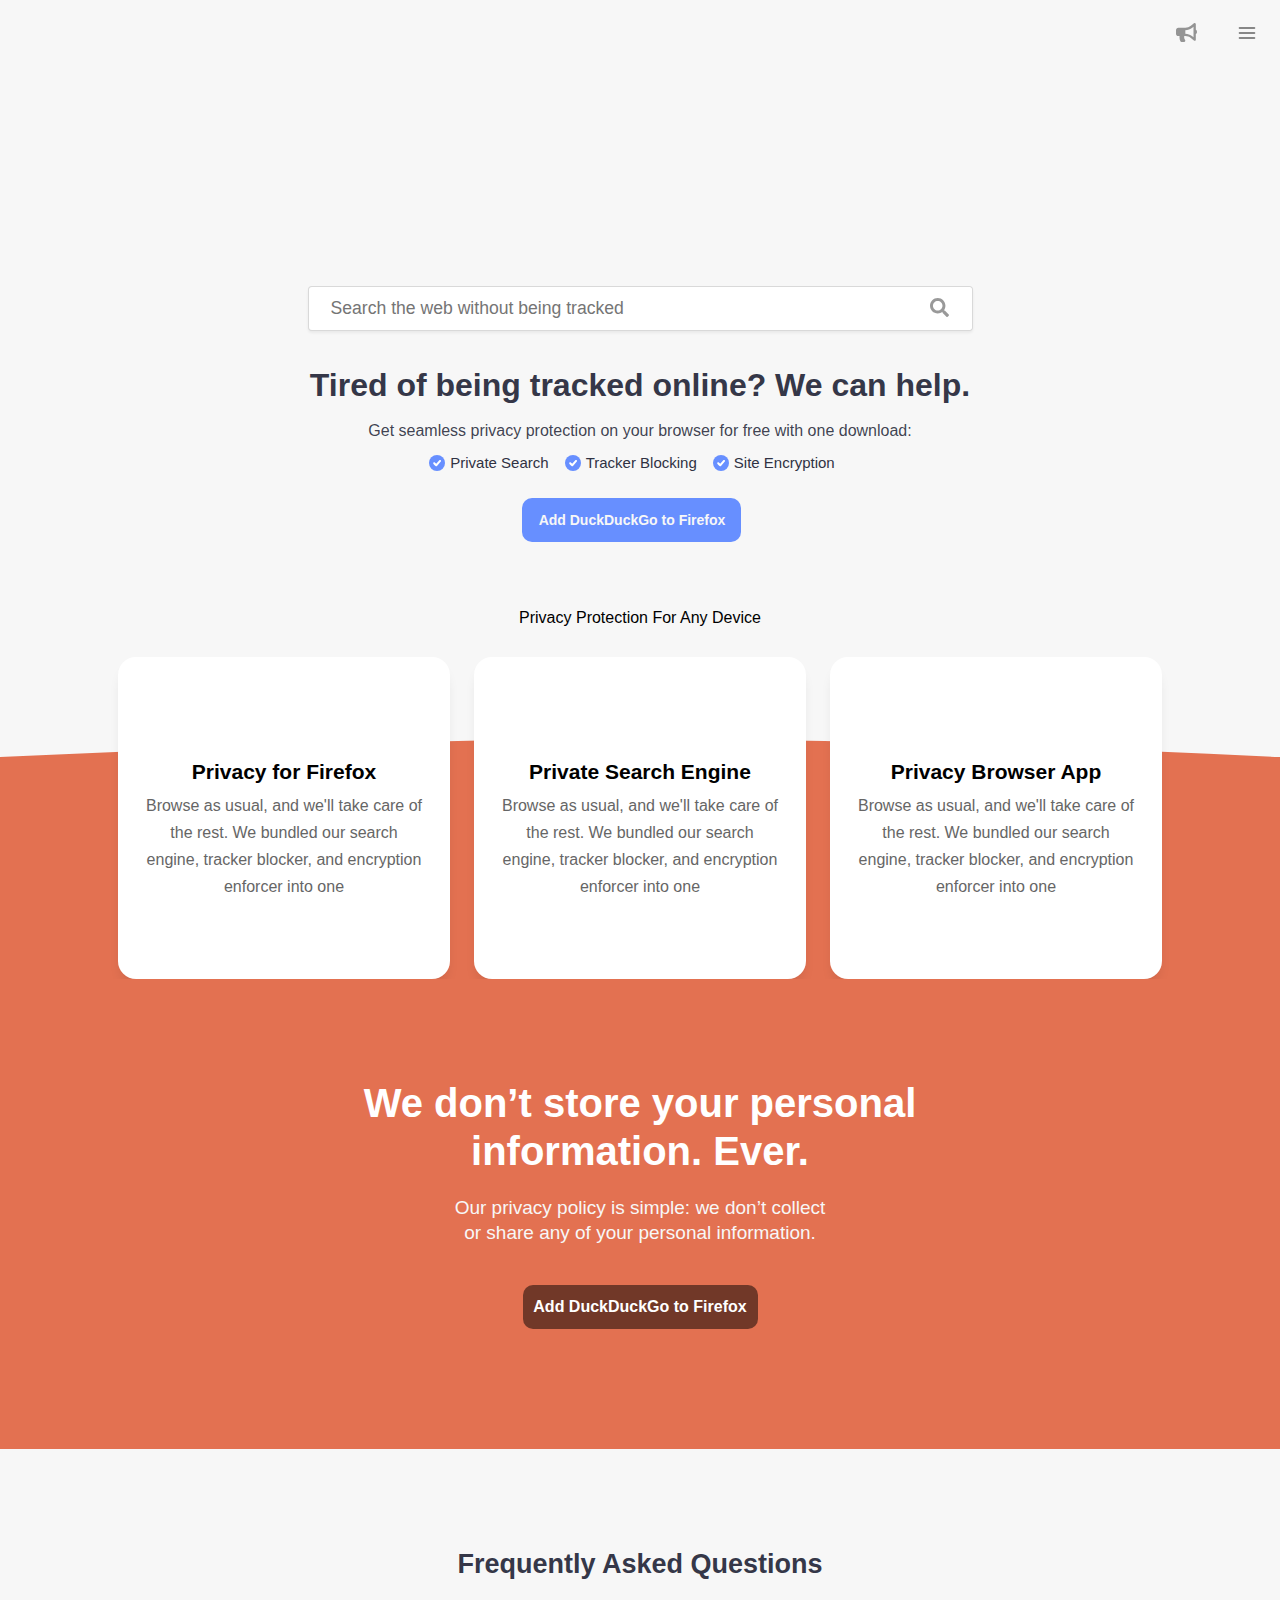
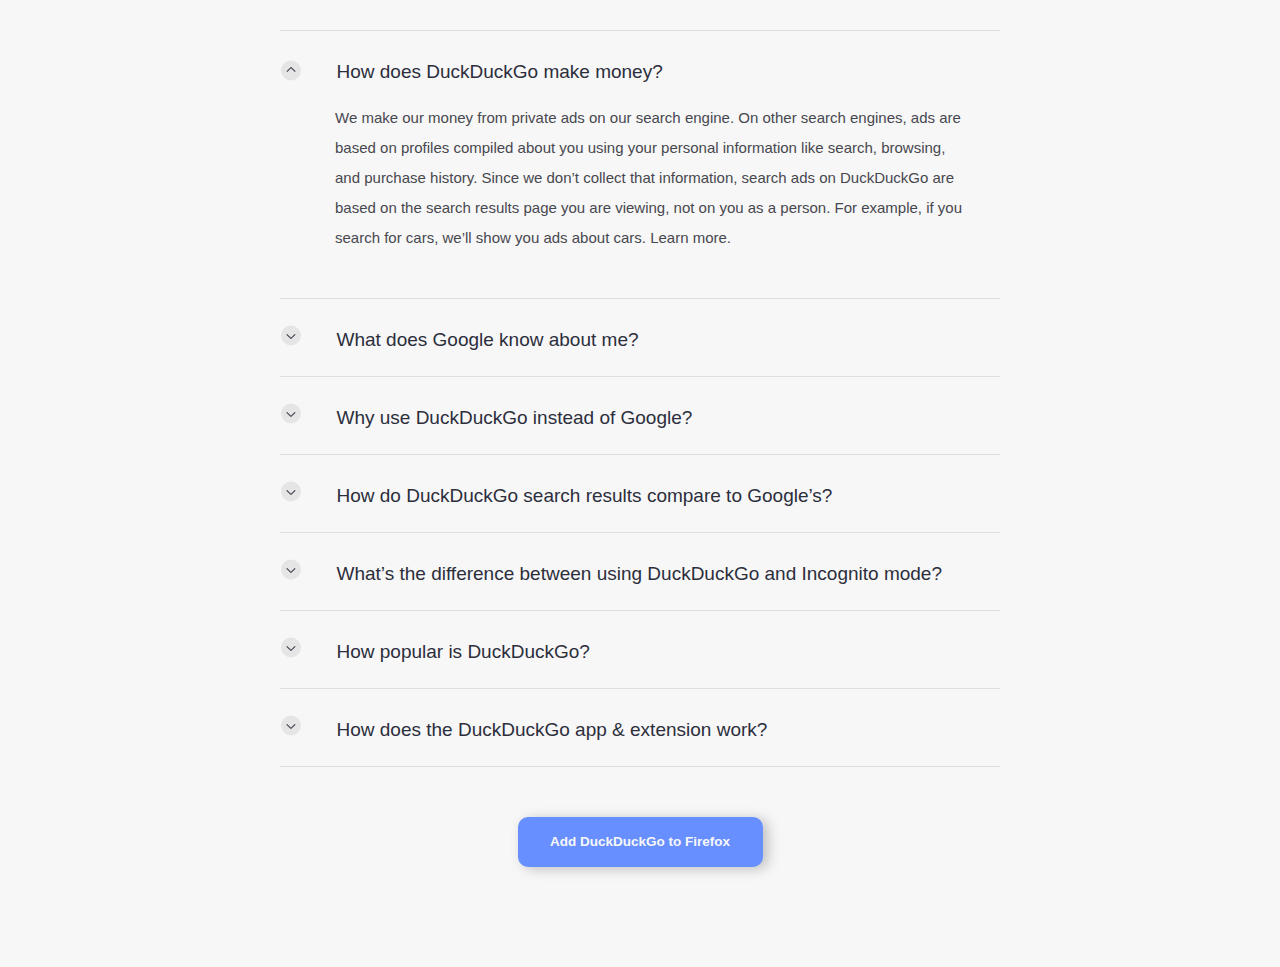
==== commit 48082d49: "add FAQ collapsible section" ====
--- a/public/index.html
+++ b/public/index.html
@@ -157,17 +157,17 @@
         <article class="faq-info">
           <h3 class="faq-info__title">Frequently Asked Questions</h3>
           <section class="faq-info__content">
-            <button class="faq-info__content-btn">
-              <svg width="20" height="21" viewBox="0 0 20 21" fill="none" xmlns="http://www.w3.org/2000/svg">
-                <circle cx="10" cy="10.5" r="10" transform="rotate(-180 10 10.5)" fill="#E5E5E5"></circle>
-                <path
-                  d="M9.94454 12.8483L13.5355 9.25736C13.7308 9.0621 14.0474 9.0621 14.2426 9.25736C14.4379 9.45262 14.4379 9.7692 14.2426 9.96447L10.3536 13.8536C10.2418 13.9653 10.0903 14.0131 9.94454 13.9969C9.79879 14.0131 9.64729 13.9653 9.53553 13.8536L5.64645 9.96447C5.45118 9.7692 5.45118 9.45262 5.64645 9.25736C5.84171 9.0621 6.15829 9.0621 6.35355 9.25736L9.94454 12.8483Z"
-                  fill="#353748"
-                ></path>
-              </svg>
-            </button>
-            <header class="faq-info__content-question">How does DuckDuckGo make money?</header>
-            <div class="faq-info__content-answer">
+            <button class="faq-info__content-btn faq-info__content-btn-rotate">
+              <svg width="20" height="21" viewBox="0 0 20 21" fill="none" xmlns="http://www.w3.org/2000/svg">
+                <circle cx="10" cy="10.5" r="10" transform="rotate(-180 10 10.5)" fill="#E5E5E5"></circle>
+                <path
+                  d="M9.94454 12.8483L13.5355 9.25736C13.7308 9.0621 14.0474 9.0621 14.2426 9.25736C14.4379 9.45262 14.4379 9.7692 14.2426 9.96447L10.3536 13.8536C10.2418 13.9653 10.0903 14.0131 9.94454 13.9969C9.79879 14.0131 9.64729 13.9653 9.53553 13.8536L5.64645 9.96447C5.45118 9.7692 5.45118 9.45262 5.64645 9.25736C5.84171 9.0621 6.15829 9.0621 6.35355 9.25736L9.94454 12.8483Z"
+                  fill="#353748"
+                ></path>
+              </svg>
+            </button>
+            <header class="faq-info__content-question hidden-pointer">How does DuckDuckGo make money?</header>
+            <div class="faq-info__content-answer faq-info__answer-show">
               <p>
                 We make our money from private ads on our search engine. On other search engines, ads are based on profiles compiled about you using your personal information like search, browsing,
                 and purchase history. Since we don’t collect that information, search ads on DuckDuckGo are based on the search results page you are viewing, not on you as a person. For example, if
--- a/public/css/style.css
+++ b/public/css/style.css
@@ -1 +1 @@
-*,*::before,*::after{box-sizing:border-box;padding:0;margin:0}body{background-color:#f7f7f7;font-family:Arial, sans-serif}img{width:100%}main{display:flex;flex-direction:column;align-items:center;margin:0 auto}.nav{display:flex;flex-flow:row nowrap;justify-content:flex-end;padding:23px;width:100%;max-width:1400px;margin:0 auto}.nav a{color:#666;text-decoration:none}.nav__social{position:absolute;padding-right:60px}.nav .social__icon{width:21px;filter:opacity(0.4)}.nav .social__dropdown{visibility:hidden;position:absolute;background-color:#fff;padding:18px 0;width:130px;box-shadow:0 2.5px 20px 0 rgba(0,0,0,0.15);border-radius:5px;top:40px;right:40px}.nav .social__dropdown .dropdown{margin-bottom:15px;font-size:0.9rem}.nav .social__dropdown .dropdown__link{display:flex;margin:0 15px;align-items:center}.nav .social__dropdown .dropdown__img{margin-right:10px;width:20px}.nav .social__dropdown .dropdown:last-child{margin-bottom:0px}.nav .nav__menu-openbtn img{width:20px;filter:opacity(0.6)}.nav__manu{position:absolute;display:none}.intro-info{display:flex;flex-direction:column;align-items:center;max-width:700px;width:100%}.intro-info .logo{background-image:url("https://duckduckgo.com/assets/logo_homepage.normal.v108.svg");background-repeat:no-repeat;width:200px;height:162px;margin:14px 0 40px}.intro-info .search{display:flex;padding-left:0.75rem;align-items:center;height:2.8rem;border:1px solid rgba(0,0,0,0.15);box-shadow:0 2px 3px rgba(0,0,0,0.06);background-color:#fff;width:95%;border-radius:4px;margin:0 20px}.intro-info .search input{border:none;width:100%;font-size:1.1em;font-weight:normal;line-height:1;padding-left:10px;color:#adadad}.intro-info .search button{width:70px;border:none;height:100%;line-height:1;background-color:#fff;border-radius:0 4px 4px 0}.intro-info .search button img{width:30%;filter:opacity(0.4)}.intro-info .search button:hover img{filter:invert(100%)}.intro-info .search button:hover{background-color:#66ad57}.badge{text-align:center;margin-top:25px;margin-bottom:auto;padding:0 0 5px}.badge__title{color:#353748;padding:0.3em 0;line-height:1.3}.badge__bullet{line-height:2}.badge__subtitle{color:#353748f1;margin:0 30px;line-height:28px}.badge__bullets{display:flex;margin-top:5px;flex-direction:row;justify-content:center;align-items:center;list-style:none;font-size:15px}.badge__bullet-check{position:relative;margin-right:5px;margin-top:-1px;top:1px}.badge span{position:relative;color:#303243;top:-1.5px;margin-right:16px}.badge .badge__btn{display:inline-block;min-width:235px;text-decoration:none}.badge .badge__btn span{display:flex;color:#f7f7f7;font-size:14px;font-weight:700;justify-content:center;align-items:center;height:43px;min-height:44px;text-align:center;margin-top:20px;border-radius:10px;background-color:#678fff !important;border-color:#678fff !important}.content-info{text-align:center;width:100%;margin-top:60px;overflow:hidden}.content-info__items{display:flex;flex-direction:row;justify-content:center;margin-top:30px;position:relative}.content-info__items-wrap{display:flex;width:332px;min-height:322px;align-items:center;justify-content:center;margin:0 12px;margin-right:12px;padding:24px;background-color:#fff;border-radius:18px;box-shadow:0px 10px 16px -8px rgba(0,0,0,0.2)}.content-info__items-wrap .content-info__item{margin-bottom:6px;line-height:27px}.content-info__items-wrap .content-info__item__title{font-size:21px;font-weight:600;margin-bottom:7px}.content-info__items-wrap .content-info__item__subtitle{color:#666}.content-info__items-wrap .content-info__item img{width:31%;margin-bottom:20px}.content-info__curve{position:absolute;padding:0;margin:0;bottom:0;z-index:-100;height:240px;color:#e37151}.about-info-wrap{display:flex;justify-content:center;text-align:center;background-color:#e37151;width:100%}.about-info-wrap .about-info{height:auto;width:80%;max-width:700px;background-color:#e37151}.about-info-wrap .about-info h2{color:#fff;margin:100px auto 20px;font-size:40px;font-weight:800;line-height:48px;width:85%;max-width:700px}.about-info-wrap .about-info p{width:55%;line-height:25px;max-width:700px;color:#f7f7f7;font-size:19px;margin:auto}.about-info-wrap .about-info img{position:relative;left:50%;transform:translate(-50%);display:block;width:120%}.about-info-wrap .about-info .about-btn{display:inline-block;min-width:235px;text-decoration:none;margin-top:20px;margin-bottom:120px}.about-info-wrap .about-info .about-btn span{display:flex;font-size:16px;font-weight:700;justify-content:center;align-items:center;height:43px;min-height:44px;text-align:center;margin-top:20px;border-radius:10px;background:rgba(0,0,0,0.5) !important;color:#fff;border-color:#678fff !important}.faq-info-wrap{max-width:720px;margin:50px auto}.faq-info-wrap .faq-info{display:flex;flex-direction:column;justify-content:center;align-items:center}.faq-info-wrap .faq-info__title{margin:50px 0;font-size:27px;font-weight:900;color:#353748}.faq-info-wrap .faq-info__content{border-top:rgba(46,46,46,0.118) 1px solid;padding:25px 0}.faq-info-wrap .faq-info__content:last-of-type{border-bottom:rgba(46,46,46,0.118) 1px solid}.faq-info-wrap .faq-info__content-btn{border-radius:50px;border:none;padding:1px}.faq-info-wrap .faq-info__content-question{display:inline-block;margin-left:30px;font-size:19px;color:#2c2e3c;cursor:pointer}.faq-info-wrap .faq-info__content-answer{margin-left:25px;font-size:15px;color:#47484f;line-height:2;overflow:hidden;height:0;padding:0}.faq-info-wrap .faq-info__btn{display:inline-block;min-width:245px;text-decoration:none}.faq-info-wrap .faq-info__btn span{display:flex;color:#f7f7f7;font-size:13.5px;font-weight:700;justify-content:center;align-items:center;height:50px;min-height:44px;text-align:center;margin:50px 0;border-radius:10px;background-color:#678fff !important;border-color:#678fff !important;box-shadow:5px 2px 13px rgba(0,0,0,0.229)}@media only screen and (max-width: 900px){.badge{max-width:90%}.badge__title{padding-top:0}.badge__bullets{display:block;padding-bottom:0px;margin:20px auto 0px;text-align:left}.badge__bullet{margin-top:10px;width:200px;padding-left:20px;margin:0 auto}.content-info__items{flex-direction:column;align-items:center;padding-bottom:60px}.content-info__items-wrap{margin-bottom:20px;width:300px}.content-info__curve{height:140px;bottom:-120px}.about-info h2{font-size:20px !important;line-height:1.1 !important}p{font-size:17px !important;width:95% !important}}
+*,*::before,*::after{box-sizing:border-box;padding:0;margin:0}body{background-color:#f7f7f7;font-family:Arial, sans-serif}img{width:100%}main{display:flex;flex-direction:column;align-items:center;margin:0 auto}.nav{display:flex;flex-flow:row nowrap;justify-content:flex-end;padding:23px;width:100%;max-width:1400px;margin:0 auto}.nav a{color:#666;text-decoration:none}.nav__social{position:absolute;padding-right:60px}.nav .social__icon{width:21px;filter:opacity(0.4)}.nav .social__dropdown{visibility:hidden;position:absolute;background-color:#fff;padding:18px 0;width:130px;box-shadow:0 2.5px 20px 0 rgba(0,0,0,0.15);border-radius:5px;top:40px;right:40px}.nav .social__dropdown .dropdown{margin-bottom:15px;font-size:0.9rem}.nav .social__dropdown .dropdown__link{display:flex;margin:0 15px;align-items:center}.nav .social__dropdown .dropdown__img{margin-right:10px;width:20px}.nav .social__dropdown .dropdown:last-child{margin-bottom:0px}.nav .nav__menu-openbtn img{width:20px;filter:opacity(0.6)}.nav__manu{position:absolute;display:none}.intro-info{display:flex;flex-direction:column;align-items:center;max-width:700px;width:100%}.intro-info .logo{background-image:url("https://duckduckgo.com/assets/logo_homepage.normal.v108.svg");background-repeat:no-repeat;width:200px;height:162px;margin:14px 0 40px}.intro-info .search{display:flex;padding-left:0.75rem;align-items:center;height:2.8rem;border:1px solid rgba(0,0,0,0.15);box-shadow:0 2px 3px rgba(0,0,0,0.06);background-color:#fff;width:95%;border-radius:4px;margin:0 20px}.intro-info .search input{border:none;width:100%;font-size:1.1em;font-weight:normal;line-height:1;padding-left:10px;color:#adadad}.intro-info .search button{width:70px;border:none;height:100%;line-height:1;background-color:#fff;border-radius:0 4px 4px 0}.intro-info .search button img{width:30%;filter:opacity(0.4)}.intro-info .search button:hover img{filter:invert(100%)}.intro-info .search button:hover{background-color:#66ad57}.badge{text-align:center;margin-top:25px;margin-bottom:auto;padding:0 0 5px}.badge__title{color:#353748;padding:0.3em 0;line-height:1.3}.badge__bullet{line-height:2}.badge__subtitle{color:#353748f1;margin:0 30px;line-height:28px}.badge__bullets{display:flex;margin-top:5px;flex-direction:row;justify-content:center;align-items:center;list-style:none;font-size:15px}.badge__bullet-check{position:relative;margin-right:5px;margin-top:-1px;top:1px}.badge span{position:relative;color:#303243;top:-1.5px;margin-right:16px}.badge .badge__btn{display:inline-block;min-width:235px;text-decoration:none}.badge .badge__btn span{display:flex;color:#f7f7f7;font-size:14px;font-weight:700;justify-content:center;align-items:center;height:43px;min-height:44px;text-align:center;margin-top:20px;border-radius:10px;background-color:#678fff !important;border-color:#678fff !important}.content-info{text-align:center;width:100%;margin-top:60px;overflow:hidden}.content-info__items{display:flex;flex-direction:row;justify-content:center;margin-top:30px;position:relative}.content-info__items-wrap{display:flex;width:332px;min-height:322px;align-items:center;justify-content:center;margin:0 12px;margin-right:12px;padding:24px;background-color:#fff;border-radius:18px;box-shadow:0px 10px 16px -8px rgba(0,0,0,0.2)}.content-info__items-wrap .content-info__item{margin-bottom:6px;line-height:27px}.content-info__items-wrap .content-info__item__title{font-size:21px;font-weight:600;margin-bottom:7px}.content-info__items-wrap .content-info__item__subtitle{color:#666}.content-info__items-wrap .content-info__item img{width:31%;margin-bottom:20px}.content-info__curve{position:absolute;padding:0;margin:0;bottom:0;z-index:-100;height:240px;color:#e37151}.about-info-wrap{display:flex;justify-content:center;text-align:center;background-color:#e37151;width:100%}.about-info-wrap .about-info{height:auto;width:80%;max-width:700px;background-color:#e37151}.about-info-wrap .about-info h2{color:#fff;margin:100px auto 20px;font-size:40px;font-weight:800;line-height:48px;width:85%;max-width:700px}.about-info-wrap .about-info p{width:55%;line-height:25px;max-width:700px;color:#f7f7f7;font-size:19px;margin:auto}.about-info-wrap .about-info img{position:relative;left:50%;transform:translate(-50%);display:block;width:120%}.about-info-wrap .about-info .about-btn{display:inline-block;min-width:235px;text-decoration:none;margin-top:20px;margin-bottom:120px}.about-info-wrap .about-info .about-btn span{display:flex;font-size:16px;font-weight:700;justify-content:center;align-items:center;height:43px;min-height:44px;text-align:center;margin-top:20px;border-radius:10px;background:rgba(0,0,0,0.5) !important;color:#fff;border-color:#678fff !important}.faq-info-wrap{max-width:720px;margin:50px auto}.faq-info-wrap .faq-info{display:flex;flex-direction:column;justify-content:center;align-items:center}.faq-info-wrap .faq-info__title{margin:50px 0;font-size:27px;font-weight:900;color:#353748}.faq-info-wrap .faq-info__content{border-top:rgba(46,46,46,0.118) 1px solid;padding:25px 0}.faq-info-wrap .faq-info__content:last-of-type{border-bottom:rgba(46,46,46,0.118) 1px solid}.faq-info-wrap .faq-info__content-btn{border-radius:50px;box-shadow:none;background-color:inherit;border:none;padding:1px;cursor:pointer}.faq-info-wrap .faq-info__content-btn-rotate{transform:rotate(180deg)}.faq-info-wrap .faq-info__content-question{display:inline-block;margin-left:30px;font-size:19px;color:#2c2e3c;cursor:pointer}.faq-info-wrap .faq-info .hidden-pointer{cursor:text}.faq-info-wrap .faq-info__content-answer{margin-left:25px;font-size:15px;color:#47484f;line-height:2;overflow:hidden;padding:0px 30px;max-height:0;padding-top:0;padding-bottom:0;transition:all 0.5s}.faq-info-wrap .faq-info__answer-show{transition:all 0.5s;max-height:225px;padding:20px 30px}.faq-info-wrap .faq-info__btn{display:inline-block;min-width:245px;text-decoration:none}.faq-info-wrap .faq-info__btn span{display:flex;color:#f7f7f7;font-size:13.5px;font-weight:700;justify-content:center;align-items:center;height:50px;min-height:44px;text-align:center;margin:50px 0;border-radius:10px;background-color:#678fff !important;border-color:#678fff !important;box-shadow:5px 2px 13px rgba(0,0,0,0.229)}@media only screen and (max-width: 900px){.badge{max-width:90%}.badge__title{padding-top:0}.badge__bullets{display:block;padding-bottom:0px;margin:20px auto 0px;text-align:left}.badge__bullet{margin-top:10px;width:200px;padding-left:20px;margin:0 auto}.content-info__items{flex-direction:column;align-items:center;padding-bottom:60px}.content-info__items-wrap{margin-bottom:20px;width:300px}.content-info__curve{height:140px;bottom:-120px}.about-info h2{font-size:20px !important;line-height:1.1 !important}p{font-size:17px !important;width:95% !important}}
